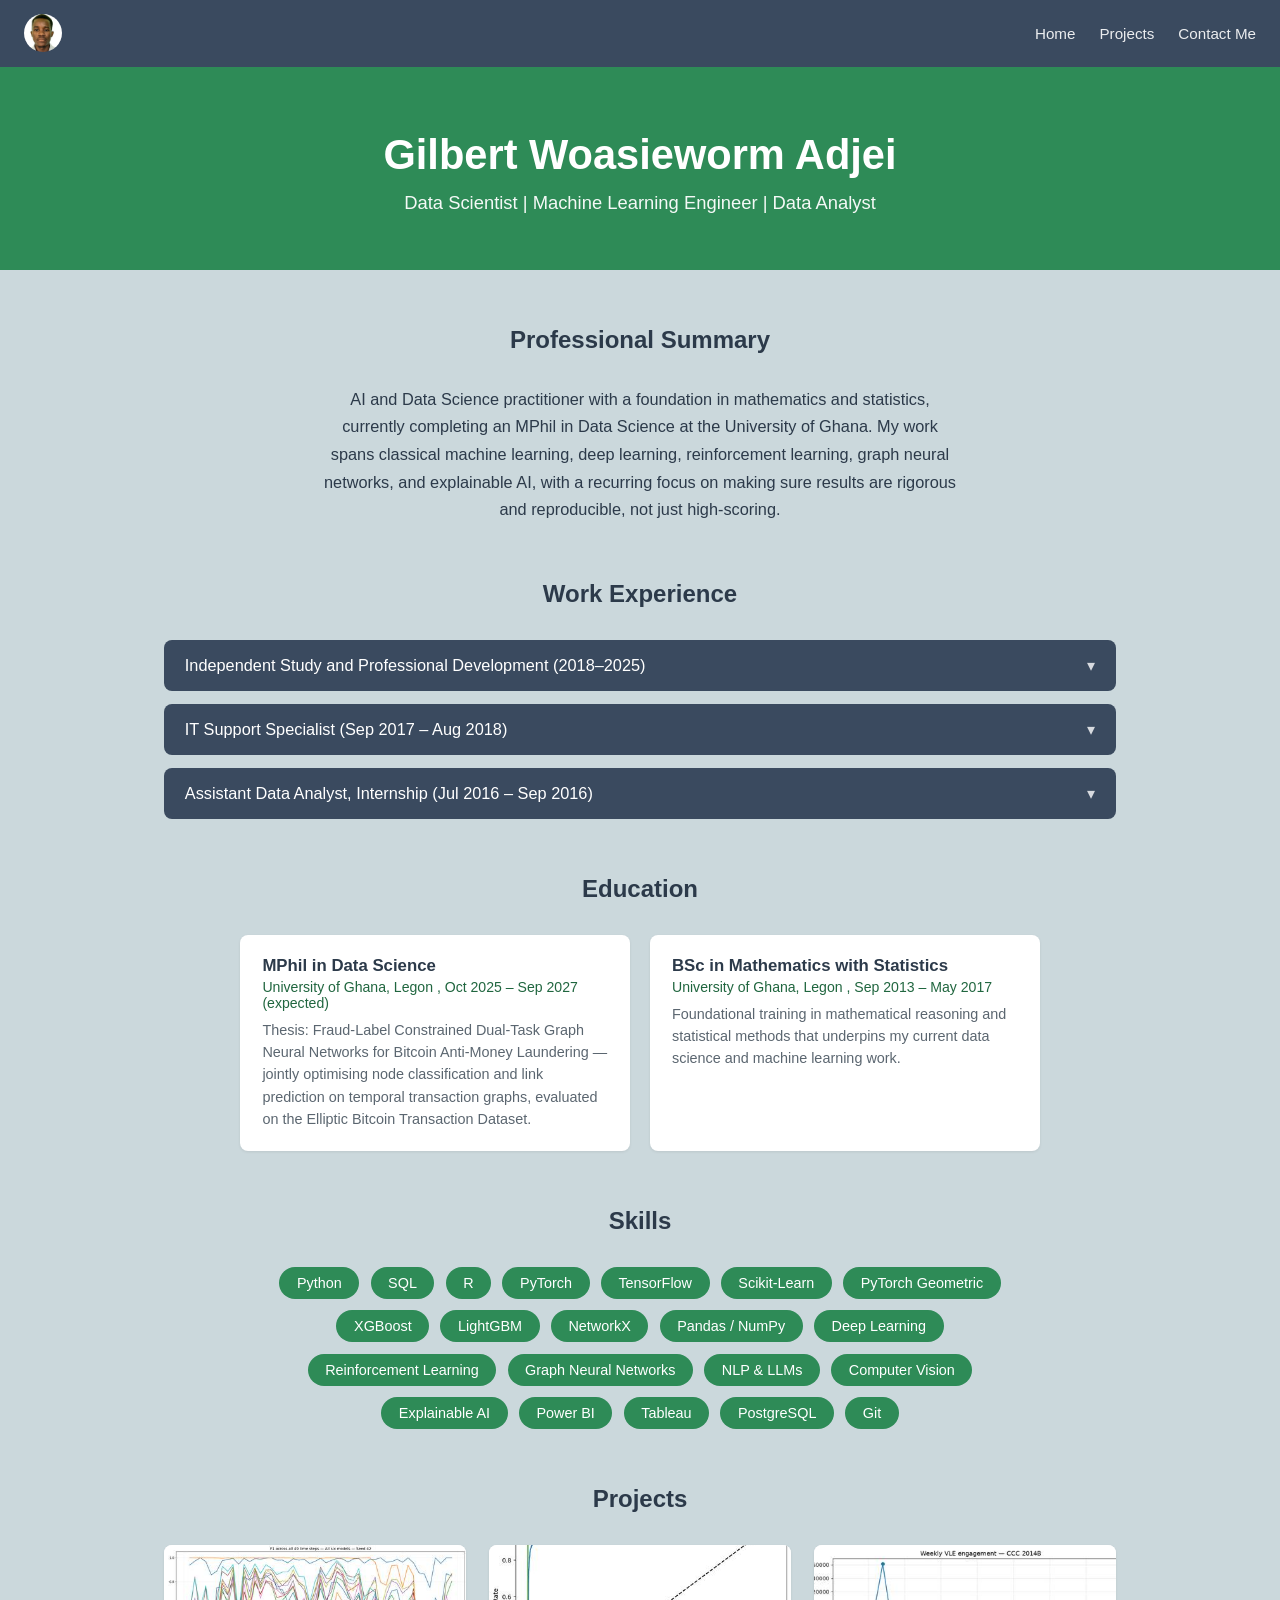
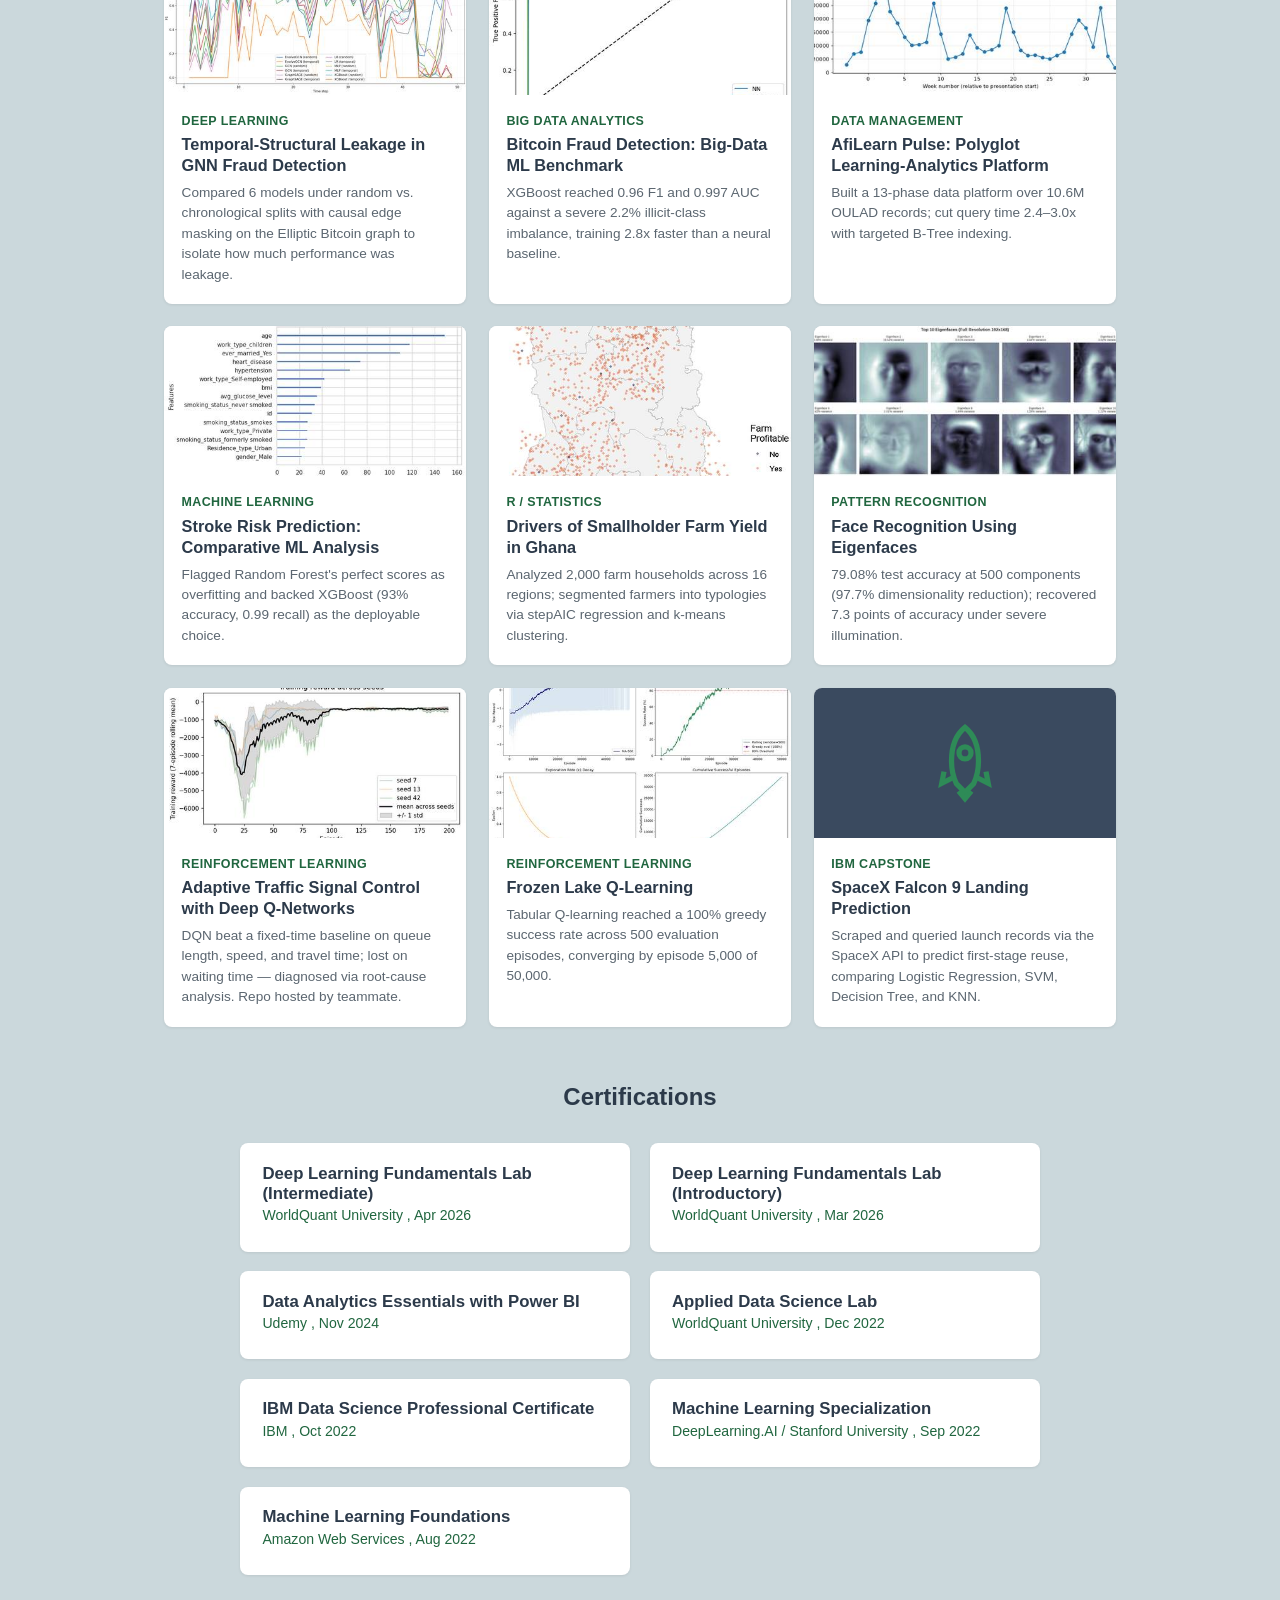
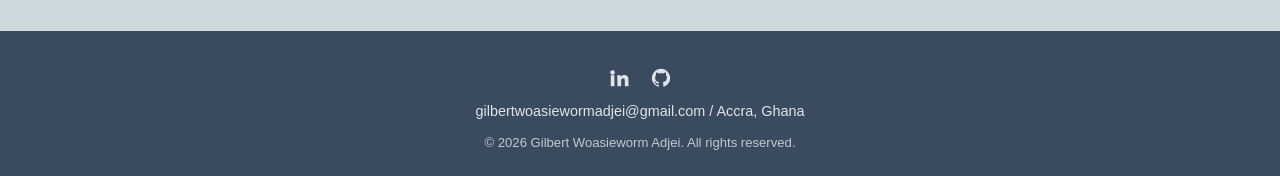
==== index.html @ c00d0df3 "Portfolio site: multi-page with Contact Me page" ====
<!DOCTYPE html>
<html lang="en">
<head>
<meta charset="UTF-8">
<meta name="viewport" content="width=device-width, initial-scale=1, viewport-fit=cover">
<title>Gilbert Woasieworm Adjei | Data Scientist, ML Engineer &amp; Data Analyst</title>
<link rel="stylesheet" href="style.css">
</head>
<body>

<div class="topnav">
  <div class="brand">
    <img class="avatar" src="[data-uri]" alt="Gilbert Woasieworm Adjei">
  </div>
  <nav>
    <a href="#top">Home</a>
    <a href="#projects">Projects</a>
    <a href="contact.html">Contact Me</a>
  </nav>
</div>

<div id="top" class="hero">
  <h1>Gilbert Woasieworm Adjei</h1>
  <p>Data Scientist&nbsp;| Machine Learning Engineer&nbsp;| Data Analyst</p>
</div>

<div class="wrap">

<section id="summary">
  <h2 class="section">Professional Summary</h2>
  <p class="summary">AI and Data Science practitioner with a foundation in mathematics and statistics, currently completing an MPhil in Data Science at the University of Ghana. My work spans classical machine learning, deep learning, reinforcement learning, graph neural networks, and explainable AI, with a recurring focus on making sure results are rigorous and reproducible, not just high-scoring.</p>
</section>

<section id="experience" style="margin-top:3.5rem;">
  <h2 class="section">Work Experience</h2>

  <details class="exp">
    <summary><span>Independent Study and Professional Development (2018&ndash;2025)</span></summary>
    <div class="exp-body">
      <p><strong>Career development period</strong></p>
      <p>Deepened my technical foundation through structured self-study and professional certifications in data science, machine learning, and deep learning with IBM, DeepLearning.AI, Stanford University, AWS, and WorldQuant University.</p>
      <p>Worked through Python, SQL, statistical modelling, and core ML frameworks via hands-on projects and applied coursework, which led directly to admission onto the University of Ghana MPhil Data Science programme in 2025.</p>
    </div>
  </details>

  <details class="exp">
    <summary><span>IT Support Specialist (Sep 2017 &ndash; Aug 2018)</span></summary>
    <div class="exp-body">
      <p><strong>Akuafo Hall ICT, University of Ghana, Legon</strong></p>
      <p>Managed and cleaned student and administrative datasets used to inform hall management decisions, improving the accuracy and reliability of records.</p>
      <p>Kept ICT systems running for over 1,000 users and ran training sessions on data tools and Microsoft Office that noticeably lifted digital confidence among staff and students.</p>
    </div>
  </details>

  <details class="exp">
    <summary><span>Assistant Data Analyst, Internship (Jul 2016 &ndash; Sep 2016)</span></summary>
    <div class="exp-body">
      <p><strong>Gold Coast Fund Management, Accra, Ghana</strong></p>
      <p>Collected and analysed financial performance data to produce monthly business intelligence reports that fed directly into investment decisions at senior management level.</p>
      <p>Created performance dashboards that made it easier to track portfolio growth and company trends, cutting down the time it took to compile regular reports.</p>
    </div>
  </details>
</section>

<section id="education" style="margin-top:3.5rem;">
  <h2 class="section">Education</h2>
  <div class="cards">
    <div class="card">
      <h3>MPhil in Data Science</h3>
      <p class="org">University of Ghana, Legon , Oct 2025 &ndash; Sep 2027 (expected)</p>
      <p class="desc">Thesis: Fraud-Label Constrained Dual-Task Graph Neural Networks for Bitcoin Anti-Money Laundering &mdash; jointly optimising node classification and link prediction on temporal transaction graphs, evaluated on the Elliptic Bitcoin Transaction Dataset.</p>
    </div>
    <div class="card">
      <h3>BSc in Mathematics with Statistics</h3>
      <p class="org">University of Ghana, Legon , Sep 2013 &ndash; May 2017</p>
      <p class="desc">Foundational training in mathematical reasoning and statistical methods that underpins my current data science and machine learning work.</p>
    </div>
  </div>
</section>

<section id="skills" style="margin-top:3.5rem;">
  <h2 class="section">Skills</h2>
  <div class="pills">
    <span class="pill">Python</span><span class="pill">SQL</span><span class="pill">R</span>
    <span class="pill">PyTorch</span><span class="pill">TensorFlow</span><span class="pill">Scikit-Learn</span>
    <span class="pill">PyTorch Geometric</span><span class="pill">XGBoost</span><span class="pill">LightGBM</span>
    <span class="pill">NetworkX</span><span class="pill">Pandas / NumPy</span><span class="pill">Deep Learning</span>
    <span class="pill">Reinforcement Learning</span><span class="pill">Graph Neural Networks</span>
    <span class="pill">NLP &amp; LLMs</span><span class="pill">Computer Vision</span><span class="pill">Explainable AI</span>
    <span class="pill">Power BI</span><span class="pill">Tableau</span><span class="pill">PostgreSQL</span><span class="pill">Git</span>
  </div>
</section>

<section id="projects" style="margin-top:3.5rem;">
  <h2 class="section">Projects</h2>
  <div class="projects">

    <a class="proj" href="https://github.com/Woasieworm/elliptic-fraud-leakage---A-Deep-Learning-Project" target="_blank" rel="noopener">
      <img class="thumb" src="[data-uri]" alt="F1 across 49 time steps, random vs temporal split">
      <div class="proj-body">
        <span class="tag">Deep Learning</span>
        <h3>Temporal-Structural Leakage in GNN Fraud Detection</h3>
        <p>Compared 6 models under random vs. chronological splits with causal edge masking on the Elliptic Bitcoin graph to isolate how much performance was leakage.</p>
      </div>
    </a>

    <a class="proj" href="https://github.com/Woasieworm/Bitcoin-Fraud-Detection-on-the-Elliptic-Dataset---A-Machine-Learning-with-Big-Data-Analytics-Project" target="_blank" rel="noopener">
      <img class="thumb" src="[data-uri]" alt="ROC curves comparing NN, XGBoost, and LightGBM">
      <div class="proj-body">
        <span class="tag">Big Data Analytics</span>
        <h3>Bitcoin Fraud Detection: Big-Data ML Benchmark</h3>
        <p>XGBoost reached 0.96 F1 and 0.997 AUC against a severe 2.2% illicit-class imbalance, training 2.8x faster than a neural baseline.</p>
      </div>
    </a>

    <a class="proj" href="https://github.com/Woasieworm/Building-a-Learning-Analytics-Data-Management-System---A-Data-Management-Technique-Project" target="_blank" rel="noopener">
      <img class="thumb" src="[data-uri]" alt="Weekly VLE engagement trend chart">
      <div class="proj-body">
        <span class="tag">Data Management</span>
        <h3>AfiLearn Pulse: Polyglot Learning-Analytics Platform</h3>
        <p>Built a 13-phase data platform over 10.6M OULAD records; cut query time 2.4&ndash;3.0x with targeted B-Tree indexing.</p>
      </div>
    </a>

    <a class="proj" href="https://github.com/Woasieworm/Stroke-Risk-Prediction---Comparative-Machine-Learning-Analysis" target="_blank" rel="noopener">
      <img class="thumb" src="[data-uri]" alt="XGBoost feature importance for stroke prediction">
      <div class="proj-body">
        <span class="tag">Machine Learning</span>
        <h3>Stroke Risk Prediction: Comparative ML Analysis</h3>
        <p>Flagged Random Forest's perfect scores as overfitting and backed XGBoost (93% accuracy, 0.99 recall) as the deployable choice.</p>
      </div>
    </a>

    <a class="proj" href="https://github.com/Woasieworm/Drivers-of-Smallholder-Farm-Yield-and-Profitability-in-Ghana---R-Programming-Project" target="_blank" rel="noopener">
      <img class="thumb" src="[data-uri]" alt="Map of individual farms by profitability across Ghana">
      <div class="proj-body">
        <span class="tag">R / Statistics</span>
        <h3>Drivers of Smallholder Farm Yield in Ghana</h3>
        <p>Analyzed 2,000 farm households across 16 regions; segmented farmers into typologies via stepAIC regression and k-means clustering.</p>
      </div>
    </a>

    <a class="proj" href="https://github.com/Woasieworm/Face-Recognition-Using-Eigenfaces-and-Pattern-Classification---A-Pattern-Recognition-Project" target="_blank" rel="noopener">
      <img class="thumb" src="[data-uri]" alt="Top 10 eigenfaces from PCA decomposition">
      <div class="proj-body">
        <span class="tag">Pattern Recognition</span>
        <h3>Face Recognition Using Eigenfaces</h3>
        <p>79.08% test accuracy at 500 components (97.7% dimensionality reduction); recovered 7.3 points of accuracy under severe illumination.</p>
      </div>
    </a>

    <a class="proj" href="https://github.com/kametasamuel/dqn-traffic-signal-control" target="_blank" rel="noopener">
      <img class="thumb" src="[data-uri]" alt="Training reward across seeds for DQN traffic signal agent">
      <div class="proj-body">
        <span class="tag">Reinforcement Learning</span>
        <h3>Adaptive Traffic Signal Control with Deep Q-Networks</h3>
        <p>DQN beat a fixed-time baseline on queue length, speed, and travel time; lost on waiting time &mdash; diagnosed via root-cause analysis. Repo hosted by teammate.</p>
      </div>
    </a>

    <a class="proj" href="https://github.com/Woasieworm/frozen-lake-qlearning" target="_blank" rel="noopener">
      <img class="thumb" src="[data-uri]" alt="Q-learning training curves on Frozen Lake 8x8">
      <div class="proj-body">
        <span class="tag">Reinforcement Learning</span>
        <h3>Frozen Lake Q-Learning</h3>
        <p>Tabular Q-learning reached a 100% greedy success rate across 500 evaluation episodes, converging by episode 5,000 of 50,000.</p>
      </div>
    </a>

    <a class="proj" href="https://github.com/Woasieworm/IBM-Applied-Data-Science-Capstone" target="_blank" rel="noopener">
      <div class="thumb svg-thumb" style="background:var(--navy);">
        <svg width="90" height="90" viewBox="0 0 24 24" fill="none" stroke="#2E8B57" stroke-width="1.4">
          <path d="M12 2.5c2.5 2 3.6 5.3 3.6 9 0 2.3-.5 4.3-1.3 6l-2.3 2.3-2.3-2.3c-.8-1.7-1.3-3.7-1.3-6 0-3.7 1.1-7 3.6-9z"/>
          <circle cx="12" cy="9.3" r="1.6"/>
          <path d="M8.6 16l-2.8 1.4.6-3.1M15.4 16l2.8 1.4-.6-3.1"/>
          <path d="M10.3 19.5l1.7 2 1.7-2"/>
        </svg>
      </div>
      <div class="proj-body">
        <span class="tag">IBM Capstone</span>
        <h3>SpaceX Falcon 9 Landing Prediction</h3>
        <p>Scraped and queried launch records via the SpaceX API to predict first-stage reuse, comparing Logistic Regression, SVM, Decision Tree, and KNN.</p>
      </div>
    </a>

  </div>
</section>

<section id="certifications" style="margin-top:3.5rem;">
  <h2 class="section">Certifications</h2>
  <div class="cards">
    <div class="card"><h3>Deep Learning Fundamentals Lab (Intermediate)</h3><p class="org">WorldQuant University , Apr 2026</p></div>
    <div class="card"><h3>Deep Learning Fundamentals Lab (Introductory)</h3><p class="org">WorldQuant University , Mar 2026</p></div>
    <div class="card"><h3>Data Analytics Essentials with Power BI</h3><p class="org">Udemy , Nov 2024</p></div>
    <div class="card"><h3>Applied Data Science Lab</h3><p class="org">WorldQuant University , Dec 2022</p></div>
    <div class="card"><h3>IBM Data Science Professional Certificate</h3><p class="org">IBM , Oct 2022</p></div>
    <div class="card"><h3>Machine Learning Specialization</h3><p class="org">DeepLearning.AI / Stanford University , Sep 2022</p></div>
    <div class="card"><h3>Machine Learning Foundations</h3><p class="org">Amazon Web Services , Aug 2022</p></div>
  </div>
</section>

</div>

<footer>
  <div class="foot-links">
    <a href="https://www.linkedin.com/in/gilbert-adjei-66a197a8/" target="_blank" rel="noopener" aria-label="LinkedIn">
      <svg width="22" height="22" viewBox="0 0 24 24" fill="currentColor"><path d="M4.98 3.5a2.5 2.5 0 11-.02 5 2.5 2.5 0 01.02-5zM3 9h4v12H3zm7 0h3.8v1.7h.05c.53-1 1.82-2 3.75-2 4 0 4.75 2.63 4.75 6.05V21h-4v-5.6c0-1.33-.02-3.04-1.86-3.04-1.86 0-2.14 1.45-2.14 2.95V21h-4z"/></svg>
    </a>
    <a href="https://github.com/Woasieworm" target="_blank" rel="noopener" aria-label="GitHub">
      <svg width="22" height="22" viewBox="0 0 24 24" fill="currentColor"><path d="M12 2a10 10 0 00-3.16 19.49c.5.09.68-.22.68-.48v-1.7c-2.78.6-3.37-1.34-3.37-1.34-.46-1.16-1.11-1.47-1.11-1.47-.91-.62.07-.6.07-.6 1 .07 1.53 1.03 1.53 1.03.89 1.52 2.34 1.08 2.91.83.09-.65.35-1.08.63-1.33-2.22-.25-4.56-1.11-4.56-4.95 0-1.09.39-1.98 1.03-2.68-.1-.26-.45-1.28.1-2.67 0 0 .84-.27 2.75 1.02a9.6 9.6 0 015 0c1.9-1.29 2.75-1.02 2.75-1.02.55 1.39.2 2.41.1 2.67.64.7 1.03 1.59 1.03 2.68 0 3.85-2.34 4.7-4.57 4.95.36.31.68.92.68 1.85v2.74c0 .27.18.58.69.48A10 10 0 0012 2z"/></svg>
    </a>
  </div>
  <p class="contact-line">gilbertwoasiewormadjei@gmail.com  /  Accra, Ghana</p>
  <p class="copy">&copy; 2026 Gilbert Woasieworm Adjei. All rights reserved.</p>
</footer>

</body>
</html>
---- style.css ----
:root{
    --bg:#CBD8DC; --card:#FFFFFF; --navy:#3A4A5F; --heading:#2C3A4A;
    --muted:#5B6670; --cyan:#2E8B57; --cyan-deep:#20663F; --line:#B9C6CB; --hero:#2E8B57;
    box-sizing:border-box;
    padding-top:env(safe-area-inset-top,0px); padding-bottom:env(safe-area-inset-bottom,0px);
  }
  @media (prefers-color-scheme: dark){
    :root:not([data-theme="light"]){
      --bg:#121820; --card:#1B222B; --navy:#232B36; --heading:#E8EDF0;
      --muted:#9AA7B0; --cyan:#3FAE73; --cyan-deep:#2E8B57; --line:#2B333D; --hero:#235C3D;
    }
  }
  :root[data-theme="dark"]{
    --bg:#121820; --card:#1B222B; --navy:#232B36; --heading:#E8EDF0;
    --muted:#9AA7B0; --cyan:#3FAE73; --cyan-deep:#2E8B57; --line:#2B333D; --hero:#235C3D;
  }
  *{box-sizing:inherit}
  html{scroll-padding-top:70px}
  body{margin:0; background:var(--bg); color:var(--heading);
    font-family:-apple-system,BlinkMacSystemFont,"Segoe UI",Helvetica,Arial,sans-serif;}
  a{color:inherit}
  .topnav{
    position:sticky; top:0; z-index:10; background:var(--navy);
    padding:calc(0.9rem + env(safe-area-inset-top,0px)) 1.5rem 0.9rem;
    display:flex; align-items:center; justify-content:space-between;
  }
  .brand{display:flex; align-items:center; gap:0.7rem;}
  .avatar{width:38px; height:38px; border-radius:50%; object-fit:cover; flex-shrink:0;}
  .topnav nav{display:flex; gap:1.5rem;}
  .topnav nav a{color:#fff; text-decoration:none; font-size:0.95rem; opacity:0.9;}
  .topnav nav a:hover{opacity:1; color:var(--cyan);}
  .hero{background:var(--hero); color:#fff; text-align:center; padding:4rem 1.5rem 3.5rem;}
  .hero h1{font-size:2.6rem; font-weight:800; margin:0 0 0.8rem;}
  .hero p{font-size:1.15rem; margin:0; opacity:0.95;}
  .wrap{max-width:1000px; margin:0 auto; padding:3.5rem 1.5rem;}
  h2.section{text-align:center; color:var(--heading); font-size:1.5rem; margin:0 0 2rem;}
  .summary{max-width:70ch; margin:0 auto; text-align:center; color:var(--heading); font-size:1.02rem; line-height:1.7;}
  details.exp{background:var(--navy); color:#fff; border-radius:8px; margin-bottom:0.8rem; overflow:hidden;}
  details.exp summary{list-style:none; cursor:pointer; padding:1rem 1.3rem; display:flex; justify-content:space-between; align-items:center; font-size:1.02rem;}
  details.exp summary::-webkit-details-marker{display:none}
  details.exp summary::after{content:"\25BE"; transition:transform 0.2s; opacity:0.8;}
  details.exp[open] summary::after{transform:rotate(180deg);}
  details.exp .exp-body{padding:0 1.3rem 1.2rem; font-size:0.95rem; opacity:0.95; line-height:1.6;}
  details.exp .exp-body p{margin:0.4rem 0;}
  .cards{display:grid; grid-template-columns:repeat(2,1fr); gap:1.2rem; max-width:800px; margin:0 auto;}
  .card{background:var(--card); border-radius:8px; padding:1.3rem 1.4rem; box-shadow:0 1px 3px rgba(0,0,0,0.08);}
  .card h3{margin:0 0 0.2rem; font-size:1.05rem; color:var(--heading);}
  .card .org{color:var(--cyan-deep); font-size:0.88rem; margin:0 0 0.5rem;}
  .card p.desc{margin:0; font-size:0.9rem; color:var(--muted); line-height:1.55;}
  .pills{display:flex; flex-wrap:wrap; gap:0.7rem; justify-content:center; max-width:780px; margin:0 auto;}
  .pill{background:var(--cyan); color:#fff; padding:0.5rem 1.1rem; border-radius:999px; font-size:0.9rem; white-space:nowrap;}
  .projects{display:grid; grid-template-columns:repeat(3,1fr); gap:1.4rem;}
  .proj{background:var(--card); border-radius:8px; overflow:hidden; box-shadow:0 1px 3px rgba(0,0,0,0.08); text-decoration:none; display:flex; flex-direction:column;}
  .proj:hover{box-shadow:0 4px 14px rgba(0,0,0,0.14);}
  .proj .thumb{width:100%; height:150px; object-fit:cover; display:block; background:var(--navy);}
  .proj .thumb.svg-thumb{display:flex; align-items:center; justify-content:center;}
  .proj-body{padding:1rem 1.1rem 1.2rem;}
  .proj-body .tag{display:inline-block; color:var(--cyan-deep); font-size:0.78rem; font-weight:600; text-transform:uppercase; letter-spacing:0.03em; margin-bottom:0.4rem;}
  .proj-body h3{margin:0 0 0.4rem; font-size:1.02rem; color:var(--heading); line-height:1.3;}
  .proj-body p{margin:0; font-size:0.85rem; color:var(--muted); line-height:1.5;}
  footer{background:var(--navy); color:#fff; text-align:center; padding:2.2rem 1.5rem 1.6rem;}
  .foot-links{display:flex; justify-content:center; gap:1.2rem; margin-bottom:0.9rem;}
  .foot-links a{color:#fff; opacity:0.85; display:inline-flex;}
  .foot-links a:hover{opacity:1; color:var(--cyan);}
  footer .contact-line{font-size:0.9rem; opacity:0.85; margin:0 0 1rem;}
  footer .copy{font-size:0.82rem; opacity:0.7; margin:0;}
  .reach h3{font-size:1.1rem; margin:0 0 0.6rem; color:var(--heading);}
  .reach p{display:flex; align-items:center; gap:0.6rem; margin:0.4rem 0; font-size:0.98rem; color:var(--heading);}
  .reach svg{flex-shrink:0; color:var(--cyan-deep);}
  h3.form-heading{font-size:1.2rem; margin:2.2rem 0 1.2rem; color:var(--heading);}
  .contact-form{max-width:500px;}
  .contact-form label{display:block; font-size:0.92rem; color:var(--heading); margin:0 0 0.4rem;}
  .contact-form input, .contact-form textarea{
    width:100%; padding:0.75rem 0.9rem; border:1px solid var(--line); border-radius:6px;
    font-size:0.95rem; margin-bottom:1.2rem; background:var(--card); color:var(--heading);
    font-family:inherit;
  }
  .contact-form textarea{resize:vertical; min-height:100px;}
  .contact-form button{
    background:var(--navy); color:#fff; border:none; padding:0.8rem 1.8rem;
    border-radius:999px; font-size:0.95rem; cursor:pointer;
  }
  .contact-form button:hover{background:var(--cyan-deep);}
  @media (max-width:700px){
    .cards{grid-template-columns:1fr;}
    .projects{grid-template-columns:1fr;}
    .hero h1{font-size:2rem;}
    .topnav nav{gap:1rem;}
  }
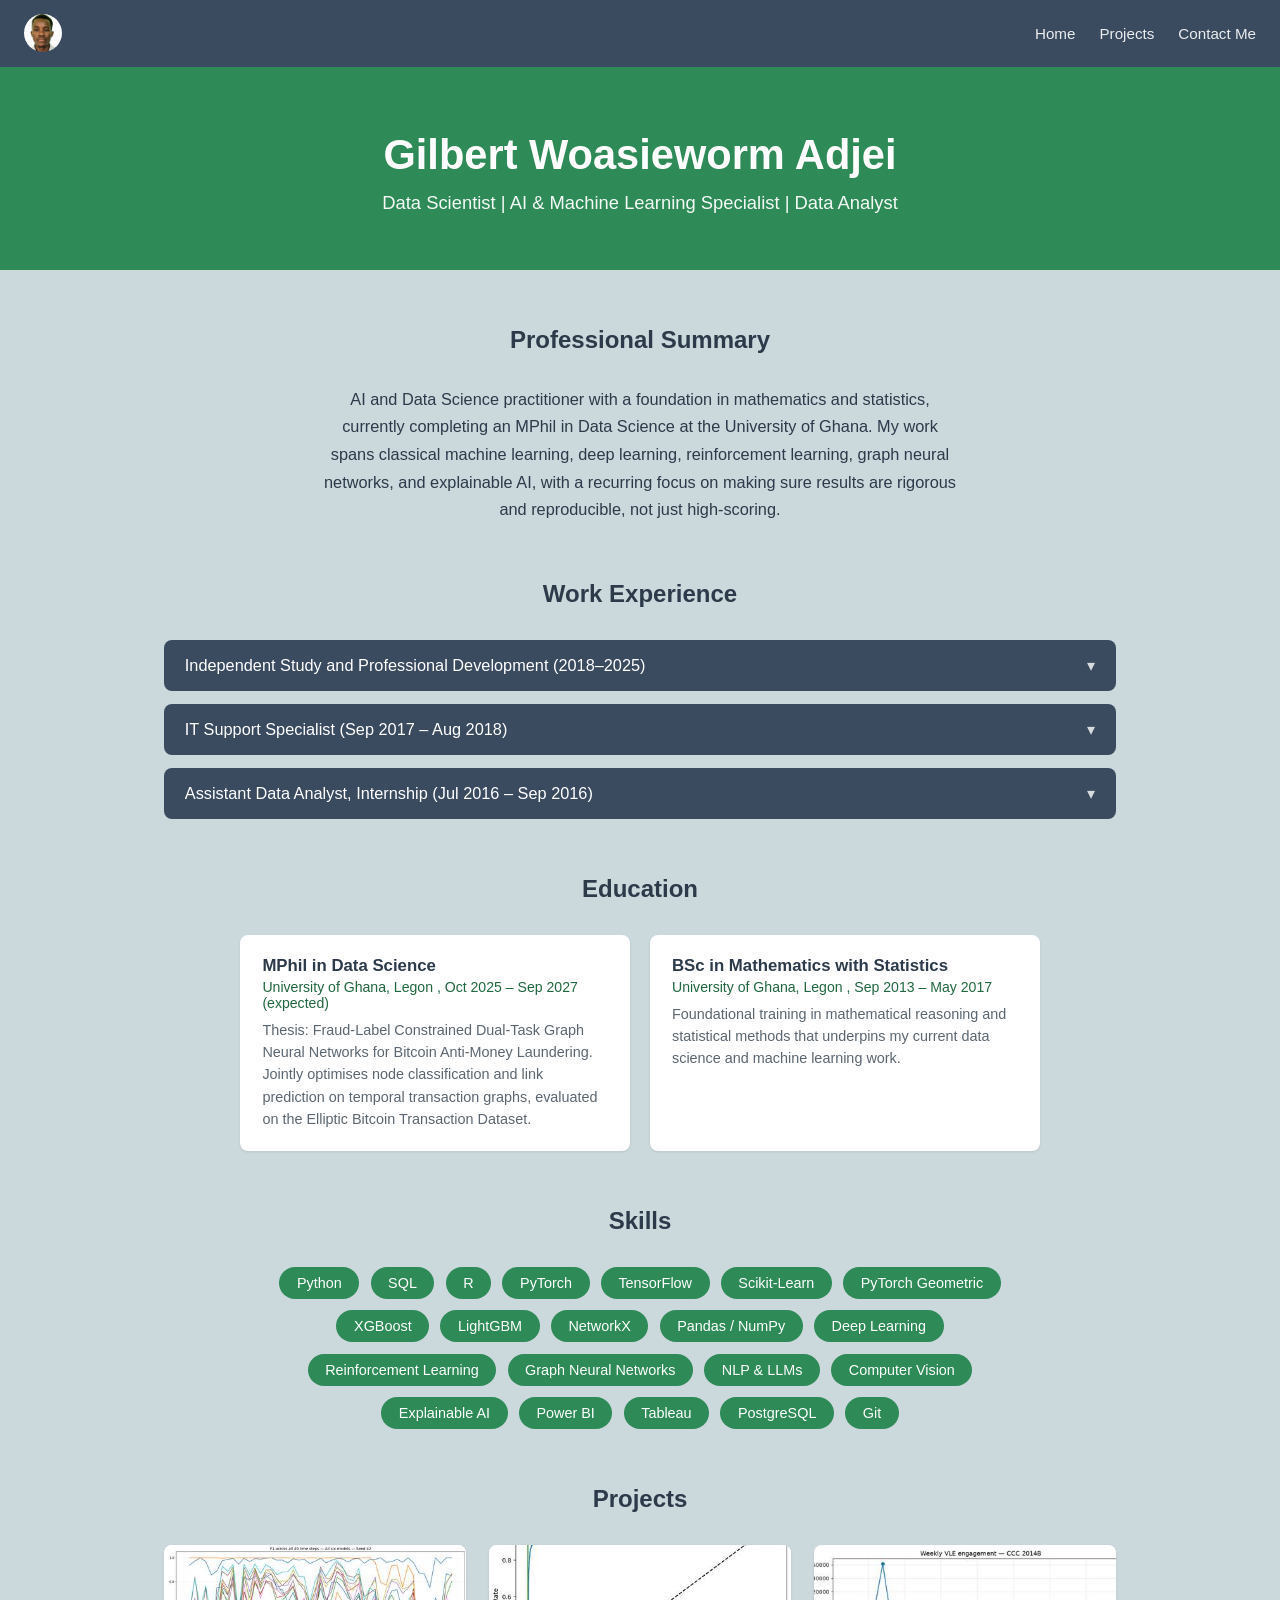
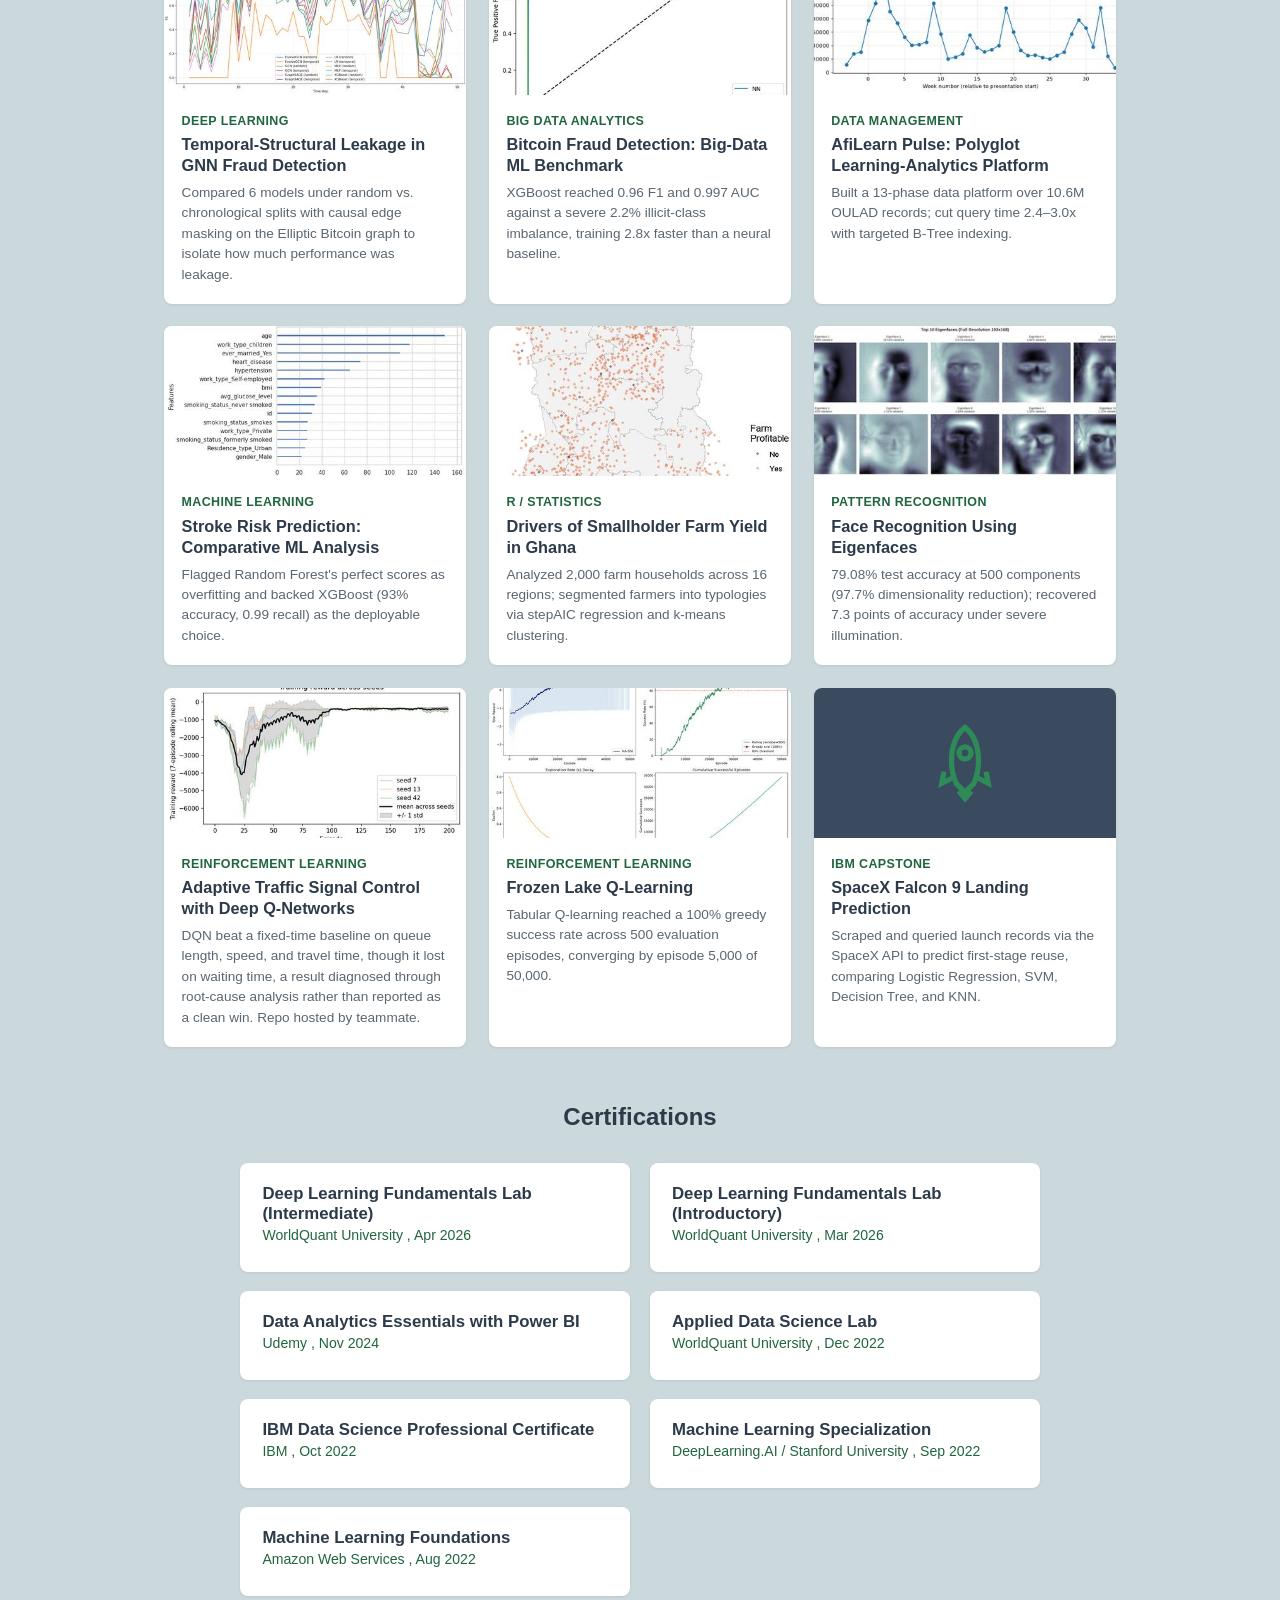
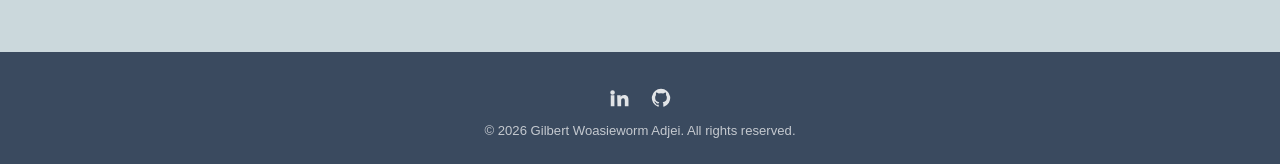
==== commit d0045322: "Update title line, remove em dashes, soften footer" ====
--- a/index.html
+++ b/index.html
@@ -3,7 +3,7 @@
 <head>
 <meta charset="UTF-8">
 <meta name="viewport" content="width=device-width, initial-scale=1, viewport-fit=cover">
-<title>Gilbert Woasieworm Adjei | Data Scientist, ML Engineer &amp; Data Analyst</title>
+<title>Gilbert Woasieworm Adjei | Data Scientist, AI &amp; ML Specialist</title>
 <link rel="stylesheet" href="style.css">
 </head>
 <body>
@@ -21,7 +21,7 @@
 
 <div id="top" class="hero">
   <h1>Gilbert Woasieworm Adjei</h1>
-  <p>Data Scientist&nbsp;| Machine Learning Engineer&nbsp;| Data Analyst</p>
+  <p>Data Scientist&nbsp;| AI &amp; Machine Learning Specialist&nbsp;| Data Analyst</p>
 </div>
 
 <div class="wrap">
@@ -68,7 +68,7 @@
     <div class="card">
       <h3>MPhil in Data Science</h3>
       <p class="org">University of Ghana, Legon , Oct 2025 &ndash; Sep 2027 (expected)</p>
-      <p class="desc">Thesis: Fraud-Label Constrained Dual-Task Graph Neural Networks for Bitcoin Anti-Money Laundering &mdash; jointly optimising node classification and link prediction on temporal transaction graphs, evaluated on the Elliptic Bitcoin Transaction Dataset.</p>
+      <p class="desc">Thesis: Fraud-Label Constrained Dual-Task Graph Neural Networks for Bitcoin Anti-Money Laundering. Jointly optimises node classification and link prediction on temporal transaction graphs, evaluated on the Elliptic Bitcoin Transaction Dataset.</p>
     </div>
     <div class="card">
       <h3>BSc in Mathematics with Statistics</h3>
@@ -154,7 +154,7 @@
       <div class="proj-body">
         <span class="tag">Reinforcement Learning</span>
         <h3>Adaptive Traffic Signal Control with Deep Q-Networks</h3>
-        <p>DQN beat a fixed-time baseline on queue length, speed, and travel time; lost on waiting time &mdash; diagnosed via root-cause analysis. Repo hosted by teammate.</p>
+        <p>DQN beat a fixed-time baseline on queue length, speed, and travel time, though it lost on waiting time, a result diagnosed through root-cause analysis rather than reported as a clean win. Repo hosted by teammate.</p>
       </div>
     </a>
 
@@ -210,7 +210,6 @@
       <svg width="22" height="22" viewBox="0 0 24 24" fill="currentColor"><path d="M12 2a10 10 0 00-3.16 19.49c.5.09.68-.22.68-.48v-1.7c-2.78.6-3.37-1.34-3.37-1.34-.46-1.16-1.11-1.47-1.11-1.47-.91-.62.07-.6.07-.6 1 .07 1.53 1.03 1.53 1.03.89 1.52 2.34 1.08 2.91.83.09-.65.35-1.08.63-1.33-2.22-.25-4.56-1.11-4.56-4.95 0-1.09.39-1.98 1.03-2.68-.1-.26-.45-1.28.1-2.67 0 0 .84-.27 2.75 1.02a9.6 9.6 0 015 0c1.9-1.29 2.75-1.02 2.75-1.02.55 1.39.2 2.41.1 2.67.64.7 1.03 1.59 1.03 2.68 0 3.85-2.34 4.7-4.57 4.95.36.31.68.92.68 1.85v2.74c0 .27.18.58.69.48A10 10 0 0012 2z"/></svg>
     </a>
   </div>
-  <p class="contact-line">gilbertwoasiewormadjei@gmail.com  /  Accra, Ghana</p>
   <p class="copy">&copy; 2026 Gilbert Woasieworm Adjei. All rights reserved.</p>
 </footer>
 
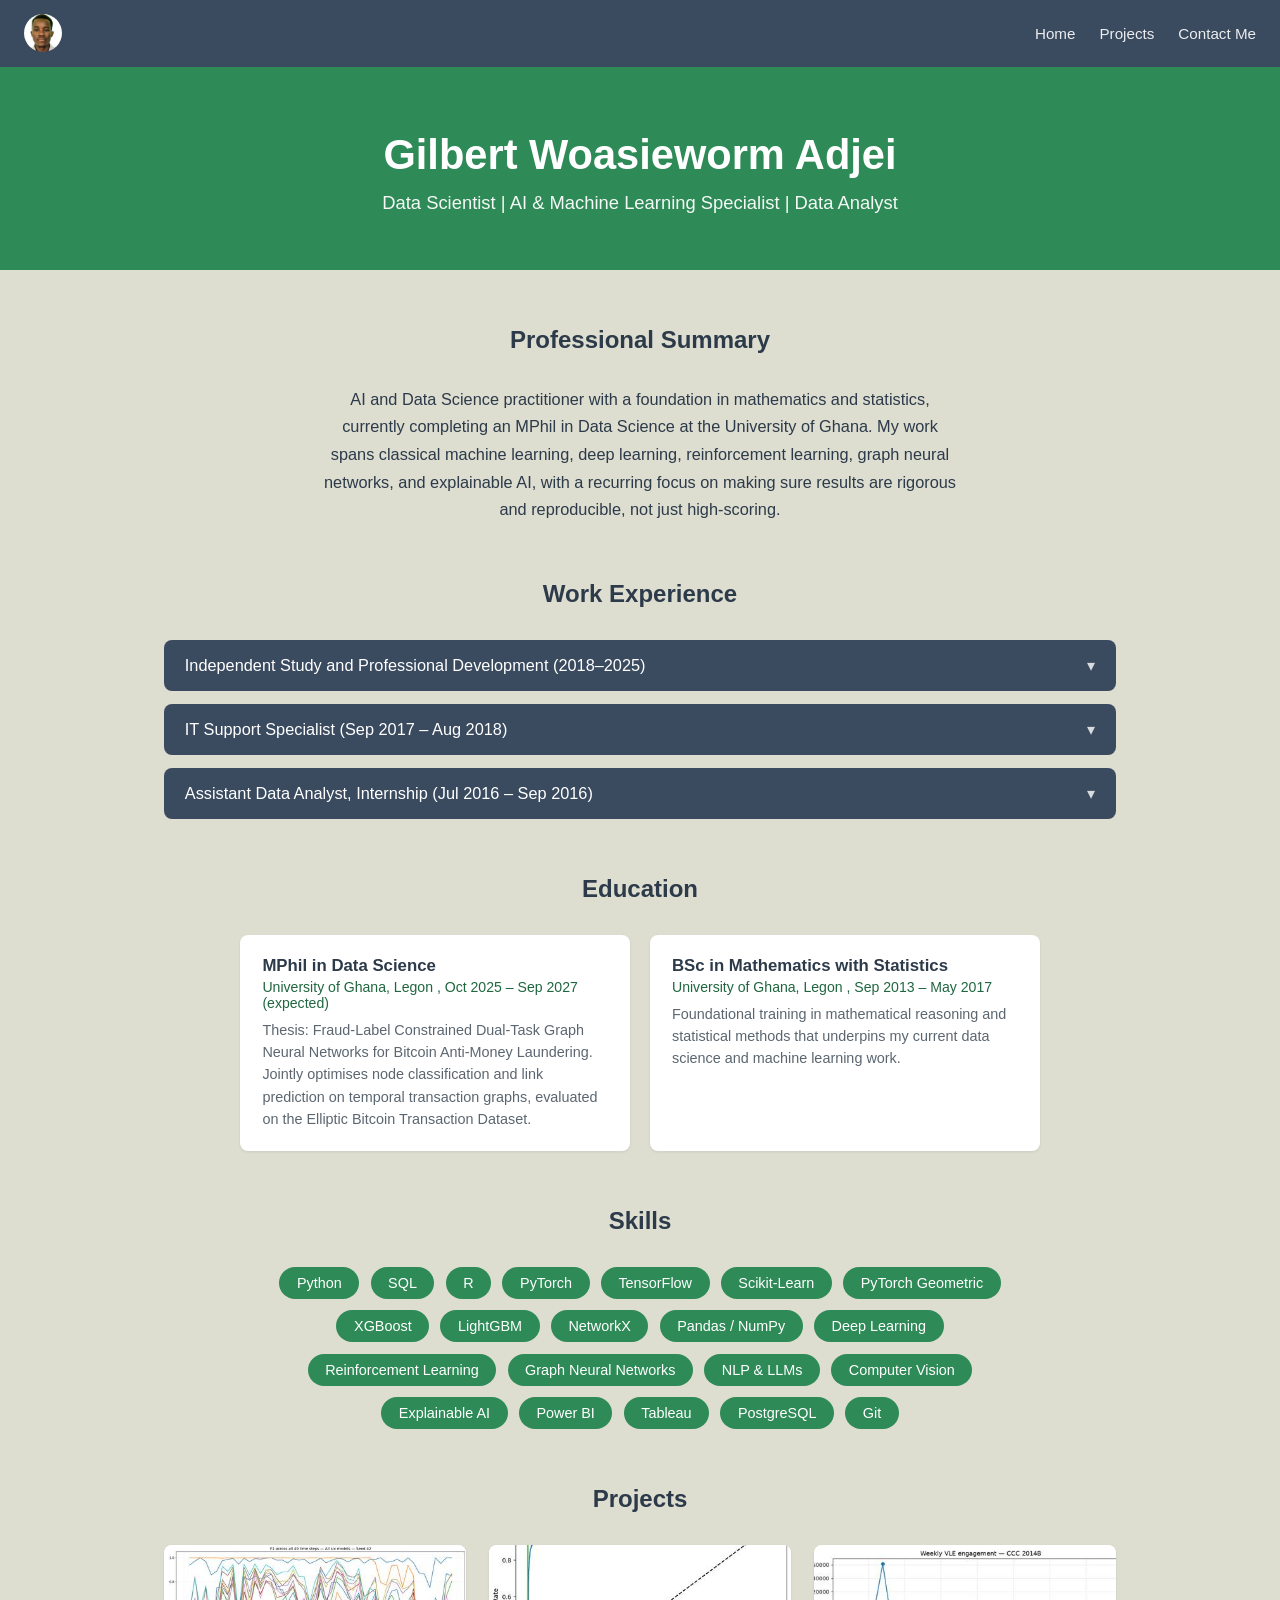
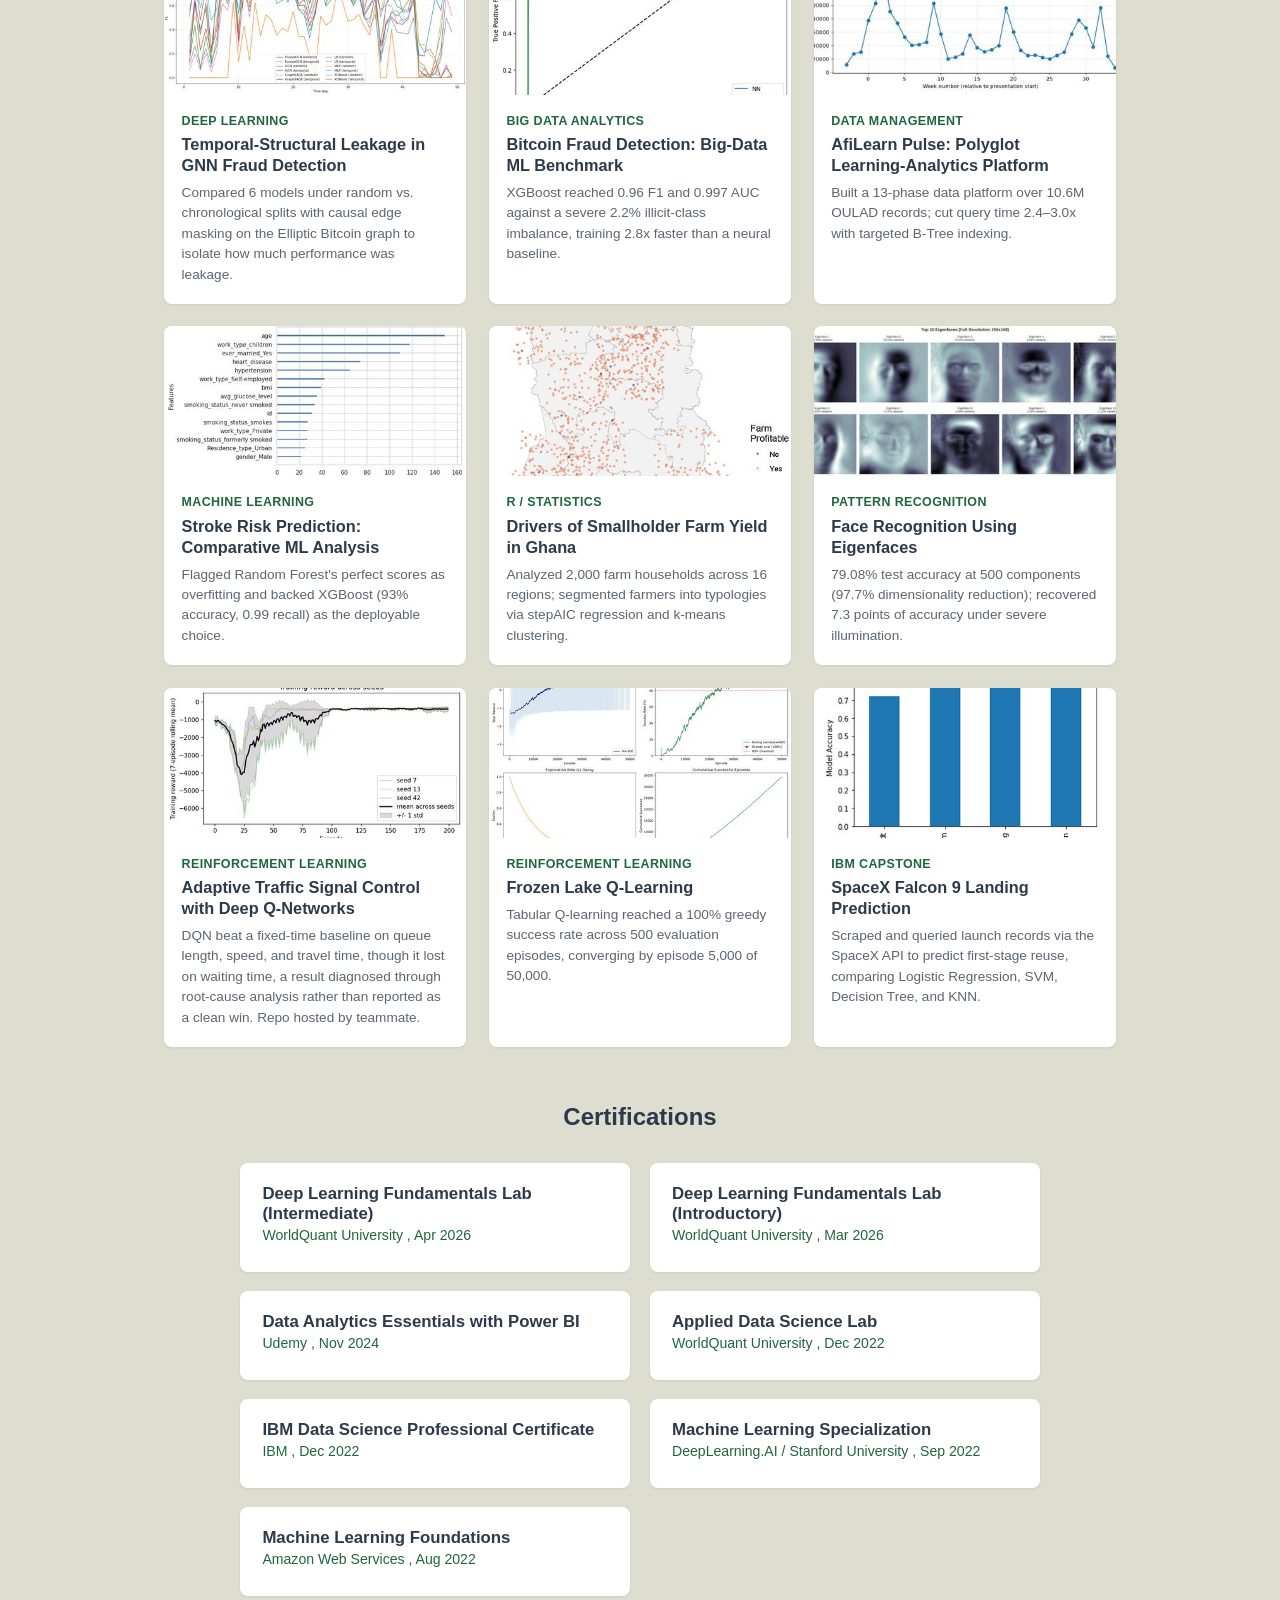
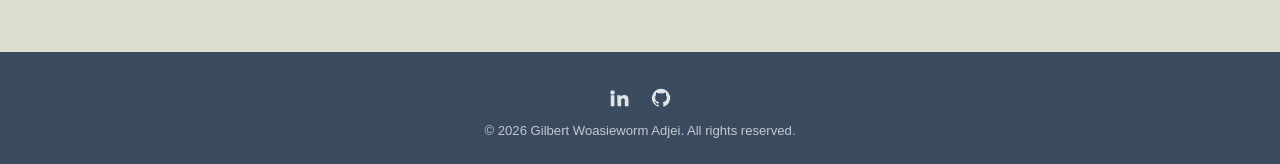
==== commit aae01d83: "Update background color, SpaceX thumbnail, cert date, and verification links" ====
--- a/index.html
+++ b/index.html
@@ -168,14 +168,7 @@
     </a>
 
     <a class="proj" href="https://github.com/Woasieworm/IBM-Applied-Data-Science-Capstone" target="_blank" rel="noopener">
-      <div class="thumb svg-thumb" style="background:var(--navy);">
-        <svg width="90" height="90" viewBox="0 0 24 24" fill="none" stroke="#2E8B57" stroke-width="1.4">
-          <path d="M12 2.5c2.5 2 3.6 5.3 3.6 9 0 2.3-.5 4.3-1.3 6l-2.3 2.3-2.3-2.3c-.8-1.7-1.3-3.7-1.3-6 0-3.7 1.1-7 3.6-9z"/>
-          <circle cx="12" cy="9.3" r="1.6"/>
-          <path d="M8.6 16l-2.8 1.4.6-3.1M15.4 16l2.8 1.4-.6-3.1"/>
-          <path d="M10.3 19.5l1.7 2 1.7-2"/>
-        </svg>
-      </div>
+      <img class="thumb" src="[data-uri]" alt="Classification model test accuracy comparison for Falcon 9 landing prediction">
       <div class="proj-body">
         <span class="tag">IBM Capstone</span>
         <h3>SpaceX Falcon 9 Landing Prediction</h3>
@@ -191,11 +184,11 @@
   <div class="cards">
     <div class="card"><h3>Deep Learning Fundamentals Lab (Intermediate)</h3><p class="org">WorldQuant University , Apr 2026</p></div>
     <div class="card"><h3>Deep Learning Fundamentals Lab (Introductory)</h3><p class="org">WorldQuant University , Mar 2026</p></div>
-    <div class="card"><h3>Data Analytics Essentials with Power BI</h3><p class="org">Udemy , Nov 2024</p></div>
+    <a class="card" href="http://ude.my/UC-60203612-bb59-4d25-b67c-de501e914e11" target="_blank" rel="noopener" style="text-decoration:none; display:block;"><h3>Data Analytics Essentials with Power BI</h3><p class="org">Udemy , Nov 2024</p></a>
     <div class="card"><h3>Applied Data Science Lab</h3><p class="org">WorldQuant University , Dec 2022</p></div>
-    <div class="card"><h3>IBM Data Science Professional Certificate</h3><p class="org">IBM , Oct 2022</p></div>
-    <div class="card"><h3>Machine Learning Specialization</h3><p class="org">DeepLearning.AI / Stanford University , Sep 2022</p></div>
-    <div class="card"><h3>Machine Learning Foundations</h3><p class="org">Amazon Web Services , Aug 2022</p></div>
+    <a class="card" href="https://www.credly.com/users/gilbert-woasieworm-adjei" target="_blank" rel="noopener" style="text-decoration:none; display:block;"><h3>IBM Data Science Professional Certificate</h3><p class="org">IBM , Dec 2022</p></a>
+    <a class="card" href="https://coursera.org/share/9eb06f1c65f337394c0a3d5ea338363e" target="_blank" rel="noopener" style="text-decoration:none; display:block;"><h3>Machine Learning Specialization</h3><p class="org">DeepLearning.AI / Stanford University , Sep 2022</p></a>
+    <a class="card" href="https://www.udacity.com/certificate/e/3e6359fa-0787-11ed-a881-0f392db53709" target="_blank" rel="noopener" style="text-decoration:none; display:block;"><h3>Machine Learning Foundations</h3><p class="org">Amazon Web Services , Aug 2022</p></a>
   </div>
 </section>
 
--- a/style.css
+++ b/style.css
@@ -1,5 +1,5 @@
   :root{
-    --bg:#CBD8DC; --card:#FFFFFF; --navy:#3A4A5F; --heading:#2C3A4A;
+    --bg:#DDDDD0; --card:#FFFFFF; --navy:#3A4A5F; --heading:#2C3A4A;
     --muted:#5B6670; --cyan:#2E8B57; --cyan-deep:#20663F; --line:#B9C6CB; --hero:#2E8B57;
     box-sizing:border-box;
     padding-top:env(safe-area-inset-top,0px); padding-bottom:env(safe-area-inset-bottom,0px);
@@ -44,6 +44,7 @@
   details.exp .exp-body p{margin:0.4rem 0;}
   .cards{display:grid; grid-template-columns:repeat(2,1fr); gap:1.2rem; max-width:800px; margin:0 auto;}
   .card{background:var(--card); border-radius:8px; padding:1.3rem 1.4rem; box-shadow:0 1px 3px rgba(0,0,0,0.08);}
+  a.card:hover{box-shadow:0 4px 14px rgba(0,0,0,0.14);}
   .card h3{margin:0 0 0.2rem; font-size:1.05rem; color:var(--heading);}
   .card .org{color:var(--cyan-deep); font-size:0.88rem; margin:0 0 0.5rem;}
   .card p.desc{margin:0; font-size:0.9rem; color:var(--muted); line-height:1.55;}
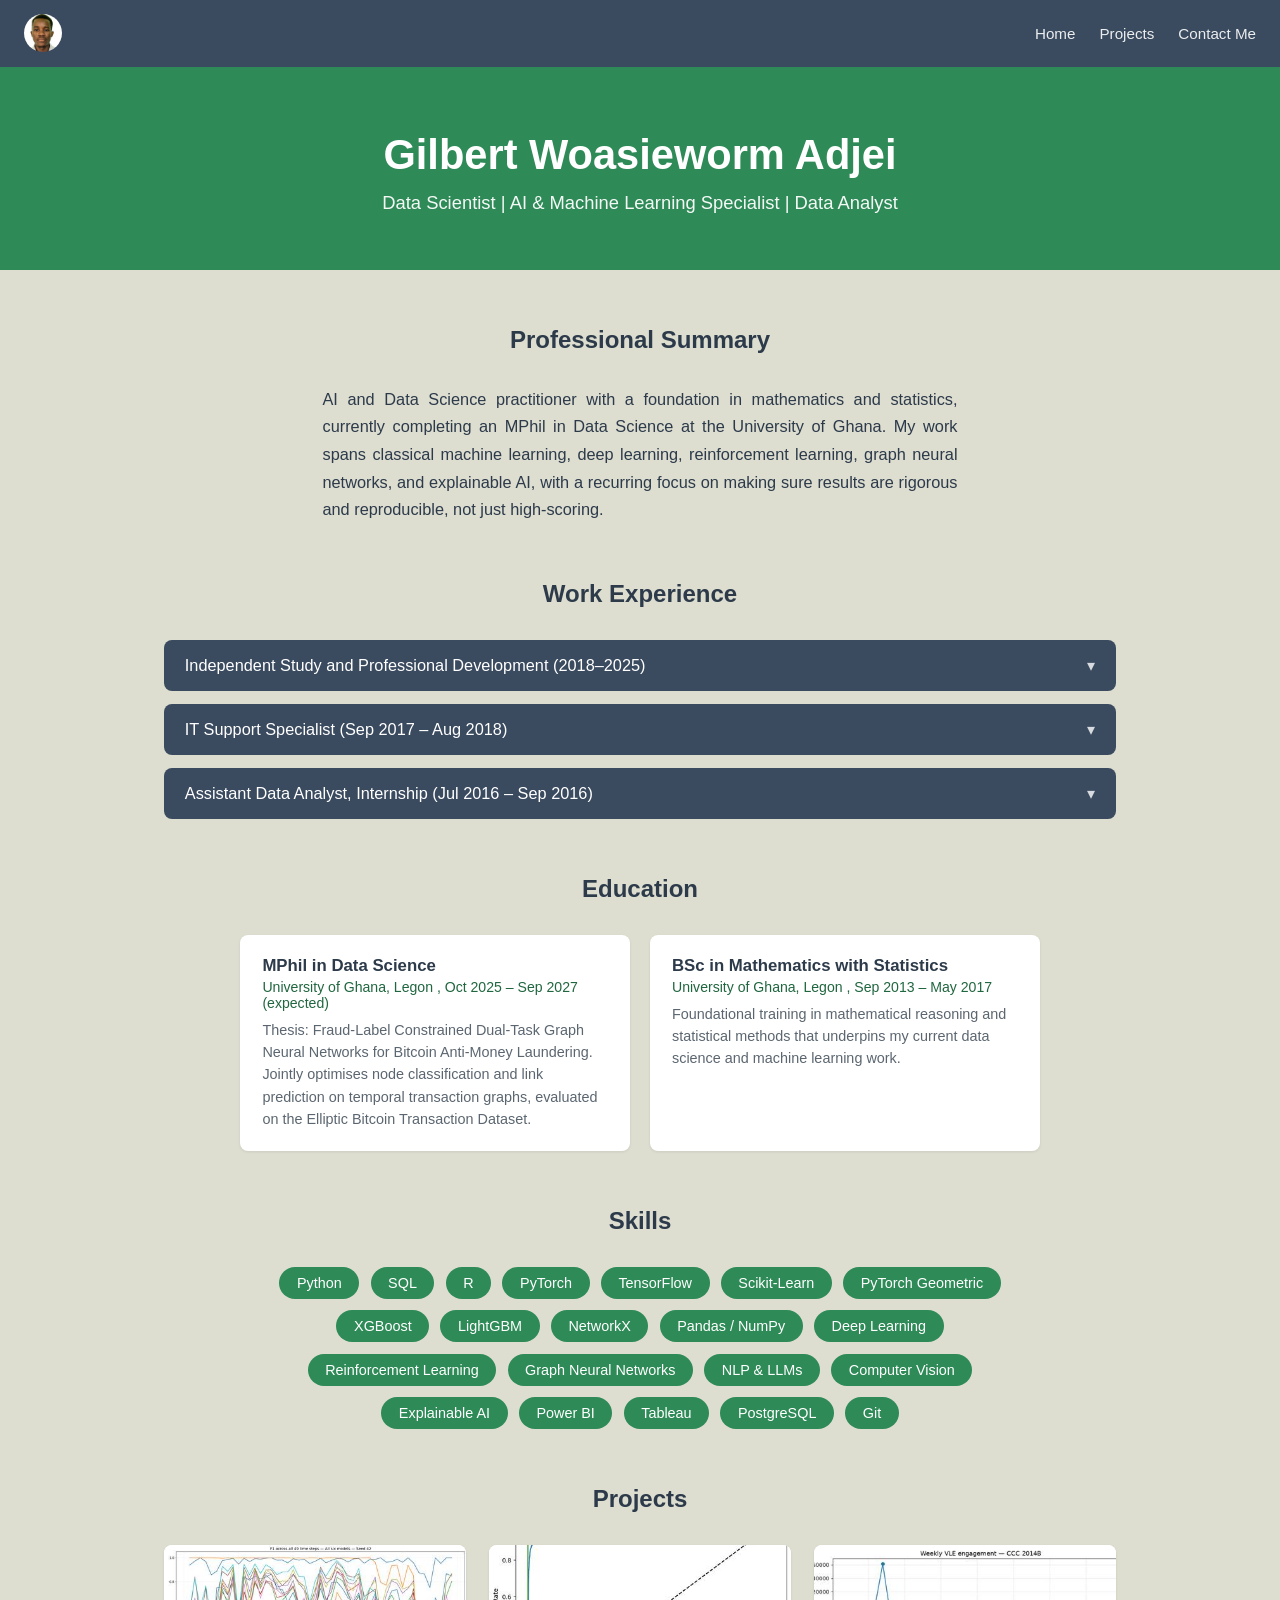
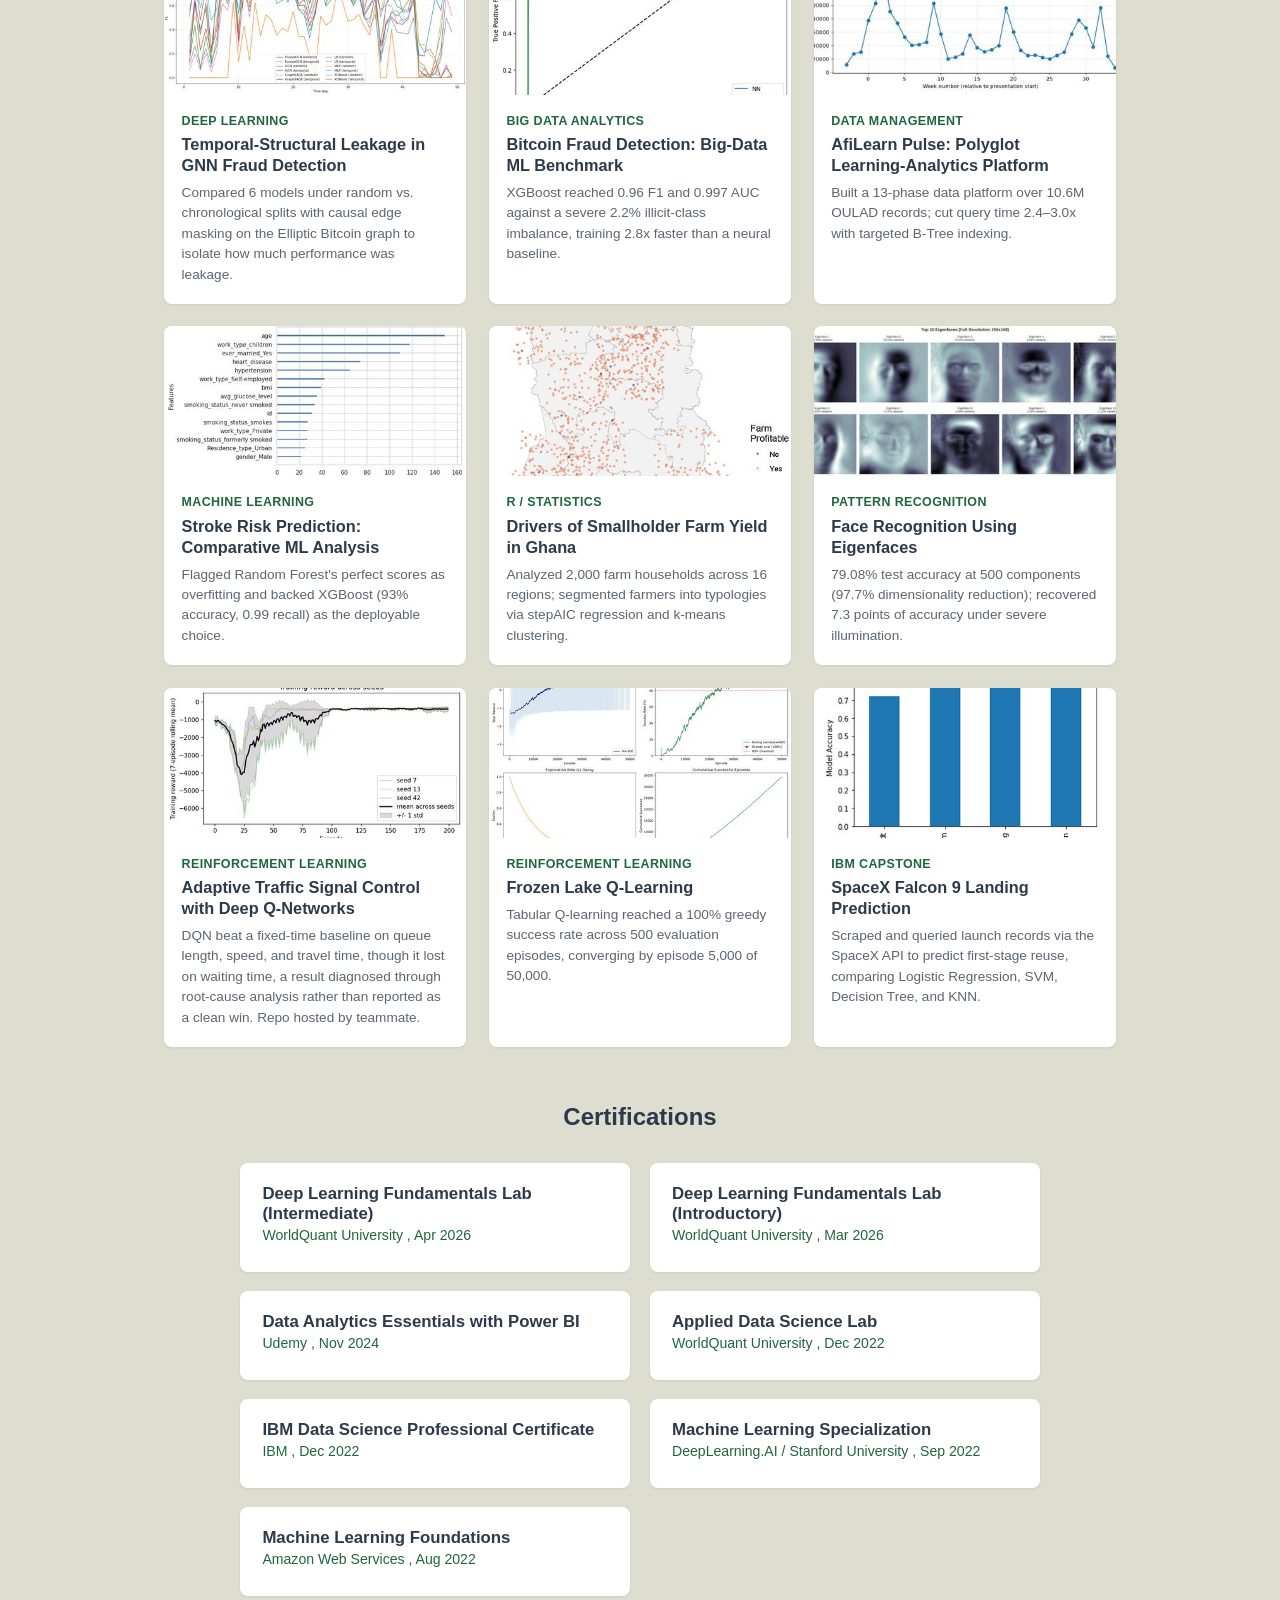
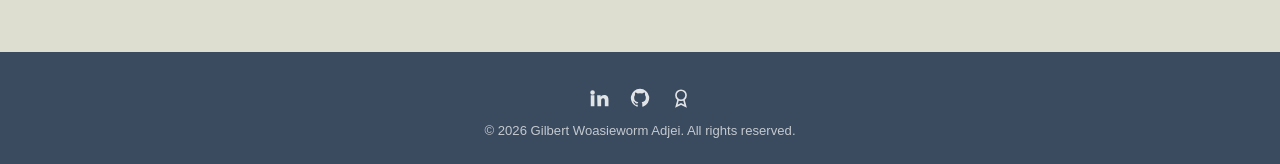
==== commit c8af1a62: "Fix background color across themes, correct certification links, add Credly, justify summary" ====
--- a/index.html
+++ b/index.html
@@ -182,11 +182,11 @@
 <section id="certifications" style="margin-top:3.5rem;">
   <h2 class="section">Certifications</h2>
   <div class="cards">
-    <div class="card"><h3>Deep Learning Fundamentals Lab (Intermediate)</h3><p class="org">WorldQuant University , Apr 2026</p></div>
-    <div class="card"><h3>Deep Learning Fundamentals Lab (Introductory)</h3><p class="org">WorldQuant University , Mar 2026</p></div>
+    <a class="card" href="https://www.credly.com/badges/27e84ce0-518b-4494-a4a1-5ba0128a55e8/academic_transcript" target="_blank" rel="noopener" style="text-decoration:none; display:block;"><h3>Deep Learning Fundamentals Lab (Intermediate)</h3><p class="org">WorldQuant University , Apr 2026</p></a>
+    <a class="card" href="https://www.credly.com/badges/9e835212-cbae-43d5-87f2-64c729a5b6d2/academic_transcript" target="_blank" rel="noopener" style="text-decoration:none; display:block;"><h3>Deep Learning Fundamentals Lab (Introductory)</h3><p class="org">WorldQuant University , Mar 2026</p></a>
     <a class="card" href="http://ude.my/UC-60203612-bb59-4d25-b67c-de501e914e11" target="_blank" rel="noopener" style="text-decoration:none; display:block;"><h3>Data Analytics Essentials with Power BI</h3><p class="org">Udemy , Nov 2024</p></a>
-    <div class="card"><h3>Applied Data Science Lab</h3><p class="org">WorldQuant University , Dec 2022</p></div>
-    <a class="card" href="https://www.credly.com/users/gilbert-woasieworm-adjei" target="_blank" rel="noopener" style="text-decoration:none; display:block;"><h3>IBM Data Science Professional Certificate</h3><p class="org">IBM , Dec 2022</p></a>
+    <a class="card" href="https://www.credly.com/badges/e69579be-a0b8-453d-a388-5c3b18b8610b/academic_transcript" target="_blank" rel="noopener" style="text-decoration:none; display:block;"><h3>Applied Data Science Lab</h3><p class="org">WorldQuant University , Dec 2022</p></a>
+    <a class="card" href="https://www.credly.com/badges/cb4b604e-5405-47ce-a163-510f1b4b343c/academic_transcript" target="_blank" rel="noopener" style="text-decoration:none; display:block;"><h3>IBM Data Science Professional Certificate</h3><p class="org">IBM , Dec 2022</p></a>
     <a class="card" href="https://coursera.org/share/9eb06f1c65f337394c0a3d5ea338363e" target="_blank" rel="noopener" style="text-decoration:none; display:block;"><h3>Machine Learning Specialization</h3><p class="org">DeepLearning.AI / Stanford University , Sep 2022</p></a>
     <a class="card" href="https://www.udacity.com/certificate/e/3e6359fa-0787-11ed-a881-0f392db53709" target="_blank" rel="noopener" style="text-decoration:none; display:block;"><h3>Machine Learning Foundations</h3><p class="org">Amazon Web Services , Aug 2022</p></a>
   </div>
@@ -202,6 +202,9 @@
     <a href="https://github.com/Woasieworm" target="_blank" rel="noopener" aria-label="GitHub">
       <svg width="22" height="22" viewBox="0 0 24 24" fill="currentColor"><path d="M12 2a10 10 0 00-3.16 19.49c.5.09.68-.22.68-.48v-1.7c-2.78.6-3.37-1.34-3.37-1.34-.46-1.16-1.11-1.47-1.11-1.47-.91-.62.07-.6.07-.6 1 .07 1.53 1.03 1.53 1.03.89 1.52 2.34 1.08 2.91.83.09-.65.35-1.08.63-1.33-2.22-.25-4.56-1.11-4.56-4.95 0-1.09.39-1.98 1.03-2.68-.1-.26-.45-1.28.1-2.67 0 0 .84-.27 2.75 1.02a9.6 9.6 0 015 0c1.9-1.29 2.75-1.02 2.75-1.02.55 1.39.2 2.41.1 2.67.64.7 1.03 1.59 1.03 2.68 0 3.85-2.34 4.7-4.57 4.95.36.31.68.92.68 1.85v2.74c0 .27.18.58.69.48A10 10 0 0012 2z"/></svg>
     </a>
+    <a href="https://www.credly.com/users/gilbert-woasieworm-adjei/badges/credly" target="_blank" rel="noopener" aria-label="Credly">
+      <svg width="22" height="22" viewBox="0 0 24 24" fill="none" stroke="currentColor" stroke-width="1.8"><circle cx="12" cy="9" r="5.5"/><path d="M9 13.5L7 21l5-2.5L17 21l-2-7.5"/></svg>
+    </a>
   </div>
   <p class="copy">&copy; 2026 Gilbert Woasieworm Adjei. All rights reserved.</p>
 </footer>
--- a/style.css
+++ b/style.css
@@ -6,12 +6,12 @@
   }
   @media (prefers-color-scheme: dark){
     :root:not([data-theme="light"]){
-      --bg:#121820; --card:#1B222B; --navy:#232B36; --heading:#E8EDF0;
+      --bg:#DDDDD0; --card:#1B222B; --navy:#232B36; --heading:#E8EDF0;
       --muted:#9AA7B0; --cyan:#3FAE73; --cyan-deep:#2E8B57; --line:#2B333D; --hero:#235C3D;
     }
   }
   :root[data-theme="dark"]{
-    --bg:#121820; --card:#1B222B; --navy:#232B36; --heading:#E8EDF0;
+    --bg:#DDDDD0; --card:#1B222B; --navy:#232B36; --heading:#E8EDF0;
     --muted:#9AA7B0; --cyan:#3FAE73; --cyan-deep:#2E8B57; --line:#2B333D; --hero:#235C3D;
   }
   *{box-sizing:inherit}
@@ -34,7 +34,7 @@
   .hero p{font-size:1.15rem; margin:0; opacity:0.95;}
   .wrap{max-width:1000px; margin:0 auto; padding:3.5rem 1.5rem;}
   h2.section{text-align:center; color:var(--heading); font-size:1.5rem; margin:0 0 2rem;}
-  .summary{max-width:70ch; margin:0 auto; text-align:center; color:var(--heading); font-size:1.02rem; line-height:1.7;}
+  .summary{max-width:70ch; margin:0 auto; text-align:justify; color:var(--heading); font-size:1.02rem; line-height:1.7;}
   details.exp{background:var(--navy); color:#fff; border-radius:8px; margin-bottom:0.8rem; overflow:hidden;}
   details.exp summary{list-style:none; cursor:pointer; padding:1rem 1.3rem; display:flex; justify-content:space-between; align-items:center; font-size:1.02rem;}
   details.exp summary::-webkit-details-marker{display:none}
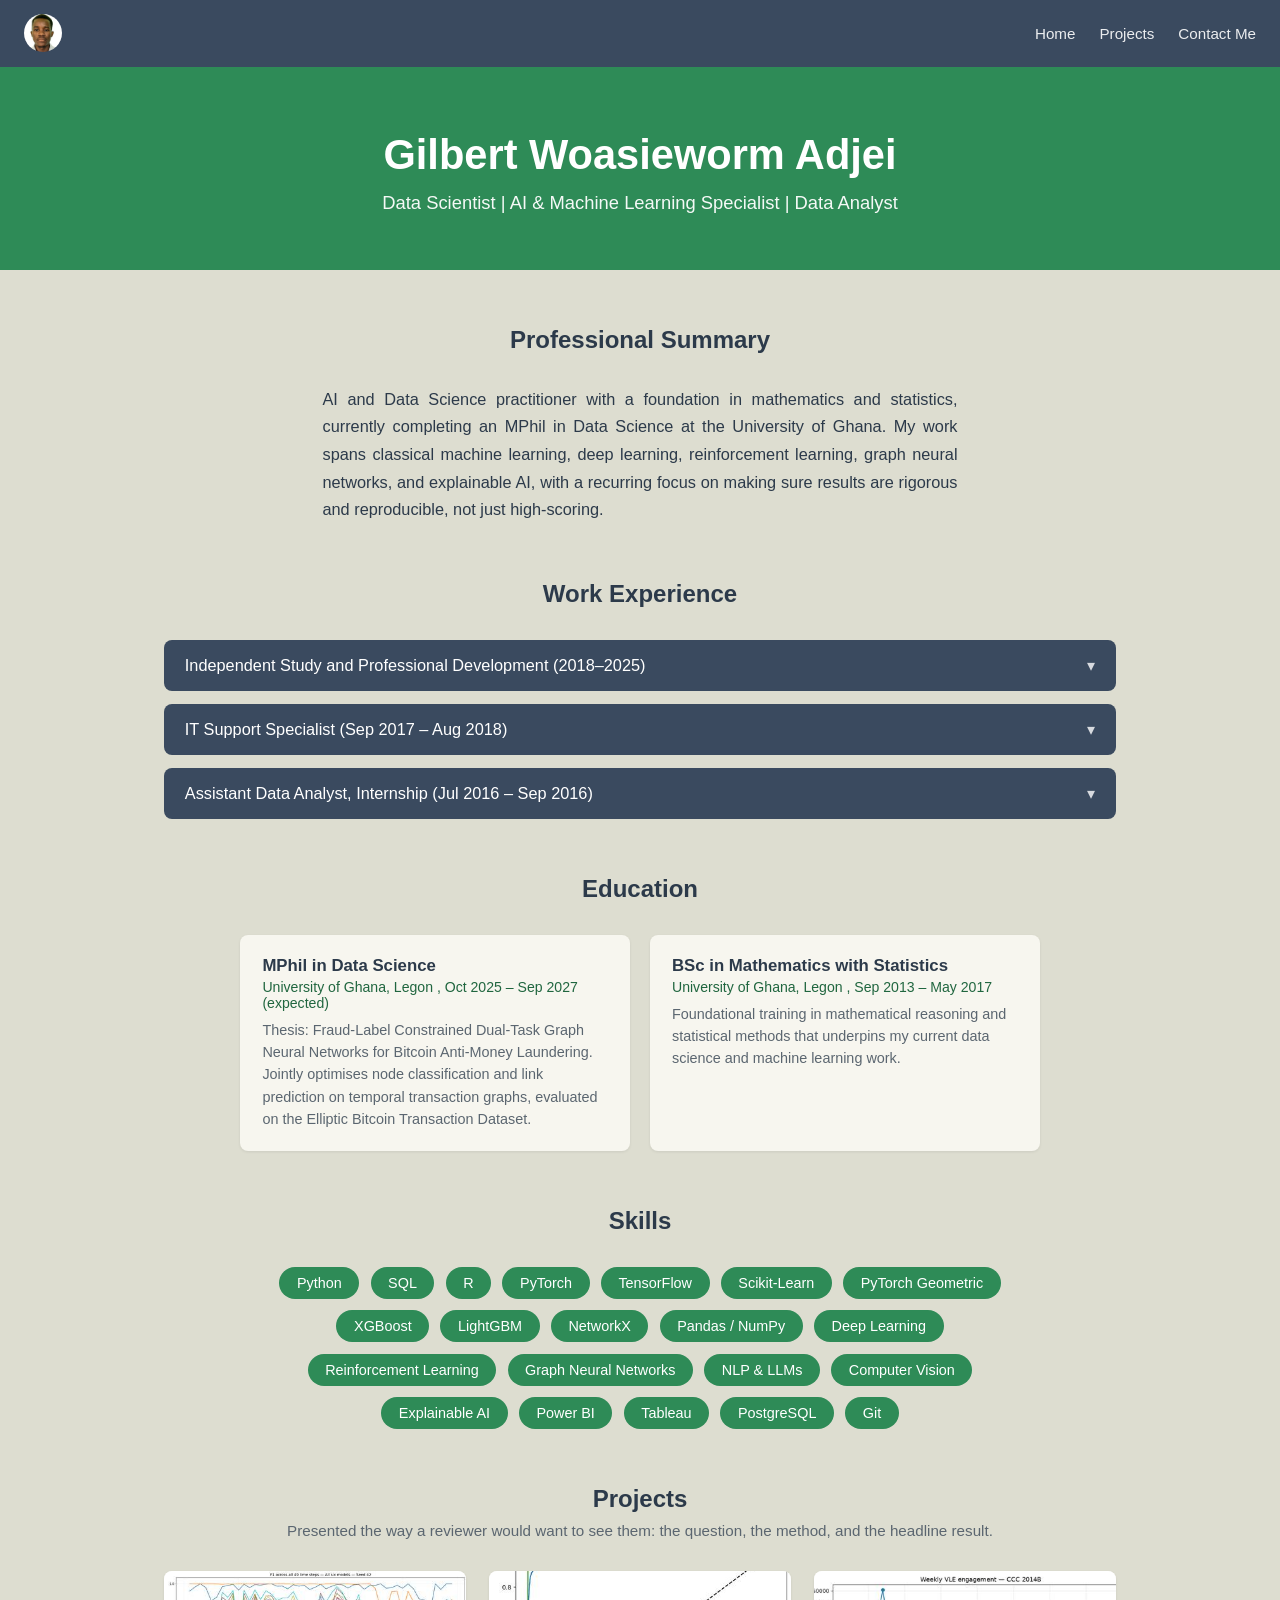
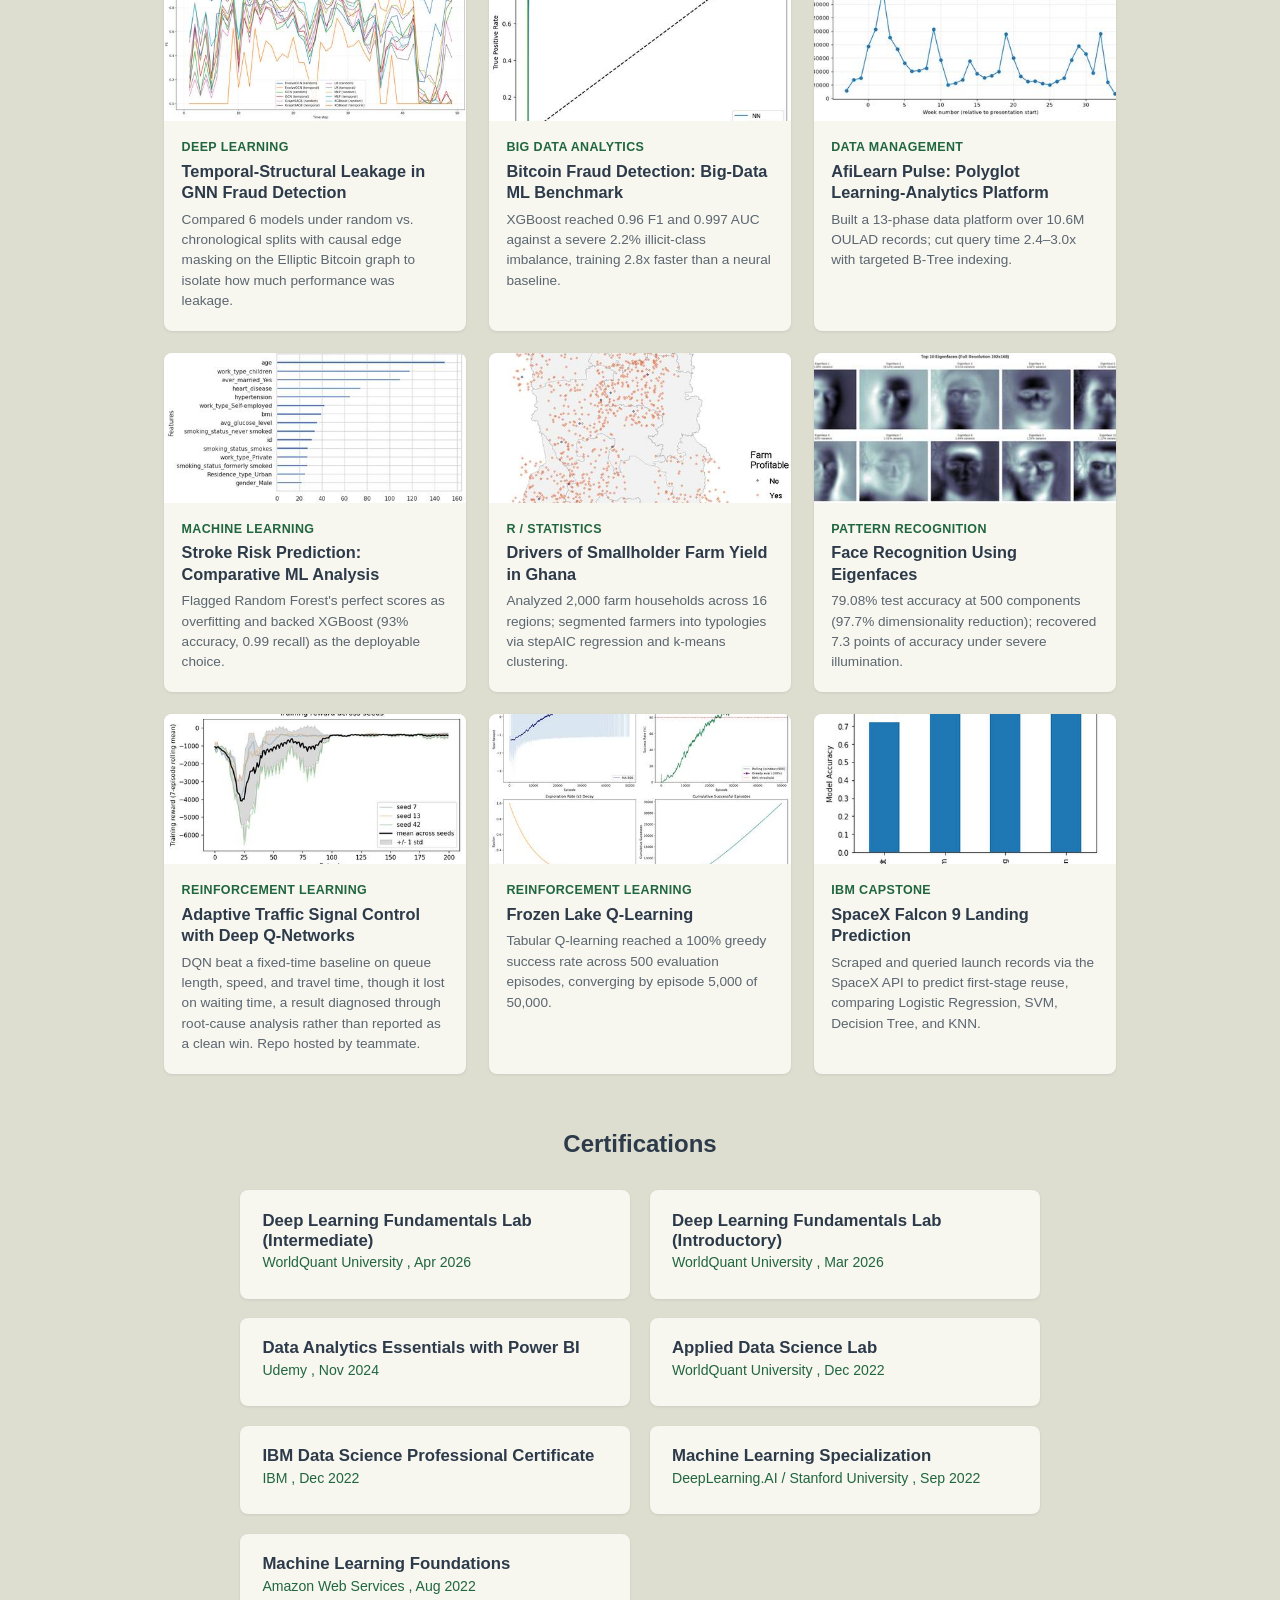
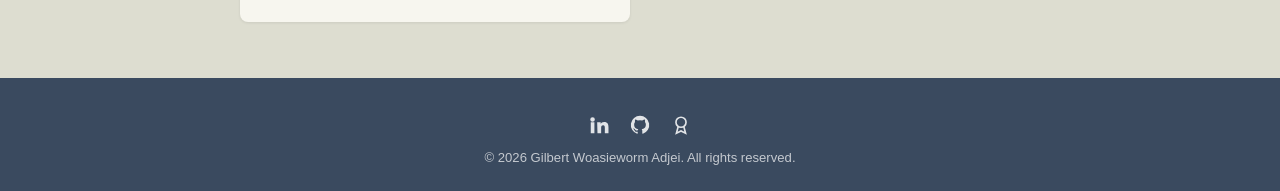
==== commit 8e96bf10: "Add reviewer-framing line under Projects heading" ====
--- a/index.html
+++ b/index.html
@@ -92,7 +92,8 @@
 </section>
 
 <section id="projects" style="margin-top:3.5rem;">
-  <h2 class="section">Projects</h2>
+  <h2 class="section tight">Projects</h2>
+  <p class="section-sub">Presented the way a reviewer would want to see them: the question, the method, and the headline result.</p>
   <div class="projects">
 
     <a class="proj" href="https://github.com/Woasieworm/elliptic-fraud-leakage---A-Deep-Learning-Project" target="_blank" rel="noopener">
--- a/style.css
+++ b/style.css
@@ -1,19 +1,10 @@
   :root{
-    --bg:#DDDDD0; --card:#FFFFFF; --navy:#3A4A5F; --heading:#2C3A4A;
+    --bg:#DDDDD0; --card:#F7F6EF; --navy:#3A4A5F; --heading:#2C3A4A;
     --muted:#5B6670; --cyan:#2E8B57; --cyan-deep:#20663F; --line:#B9C6CB; --hero:#2E8B57;
     box-sizing:border-box;
     padding-top:env(safe-area-inset-top,0px); padding-bottom:env(safe-area-inset-bottom,0px);
   }
-  @media (prefers-color-scheme: dark){
-    :root:not([data-theme="light"]){
-      --bg:#DDDDD0; --card:#1B222B; --navy:#232B36; --heading:#E8EDF0;
-      --muted:#9AA7B0; --cyan:#3FAE73; --cyan-deep:#2E8B57; --line:#2B333D; --hero:#235C3D;
-    }
-  }
-  :root[data-theme="dark"]{
-    --bg:#DDDDD0; --card:#1B222B; --navy:#232B36; --heading:#E8EDF0;
-    --muted:#9AA7B0; --cyan:#3FAE73; --cyan-deep:#2E8B57; --line:#2B333D; --hero:#235C3D;
-  }
+
   *{box-sizing:inherit}
   html{scroll-padding-top:70px}
   body{margin:0; background:var(--bg); color:var(--heading);
@@ -34,6 +25,8 @@
   .hero p{font-size:1.15rem; margin:0; opacity:0.95;}
   .wrap{max-width:1000px; margin:0 auto; padding:3.5rem 1.5rem;}
   h2.section{text-align:center; color:var(--heading); font-size:1.5rem; margin:0 0 2rem;}
+  h2.section.tight{margin-bottom:0.6rem;}
+  .section-sub{text-align:center; color:var(--muted); font-size:0.95rem; margin:0 0 2rem;}
   .summary{max-width:70ch; margin:0 auto; text-align:justify; color:var(--heading); font-size:1.02rem; line-height:1.7;}
   details.exp{background:var(--navy); color:#fff; border-radius:8px; margin-bottom:0.8rem; overflow:hidden;}
   details.exp summary{list-style:none; cursor:pointer; padding:1rem 1.3rem; display:flex; justify-content:space-between; align-items:center; font-size:1.02rem;}
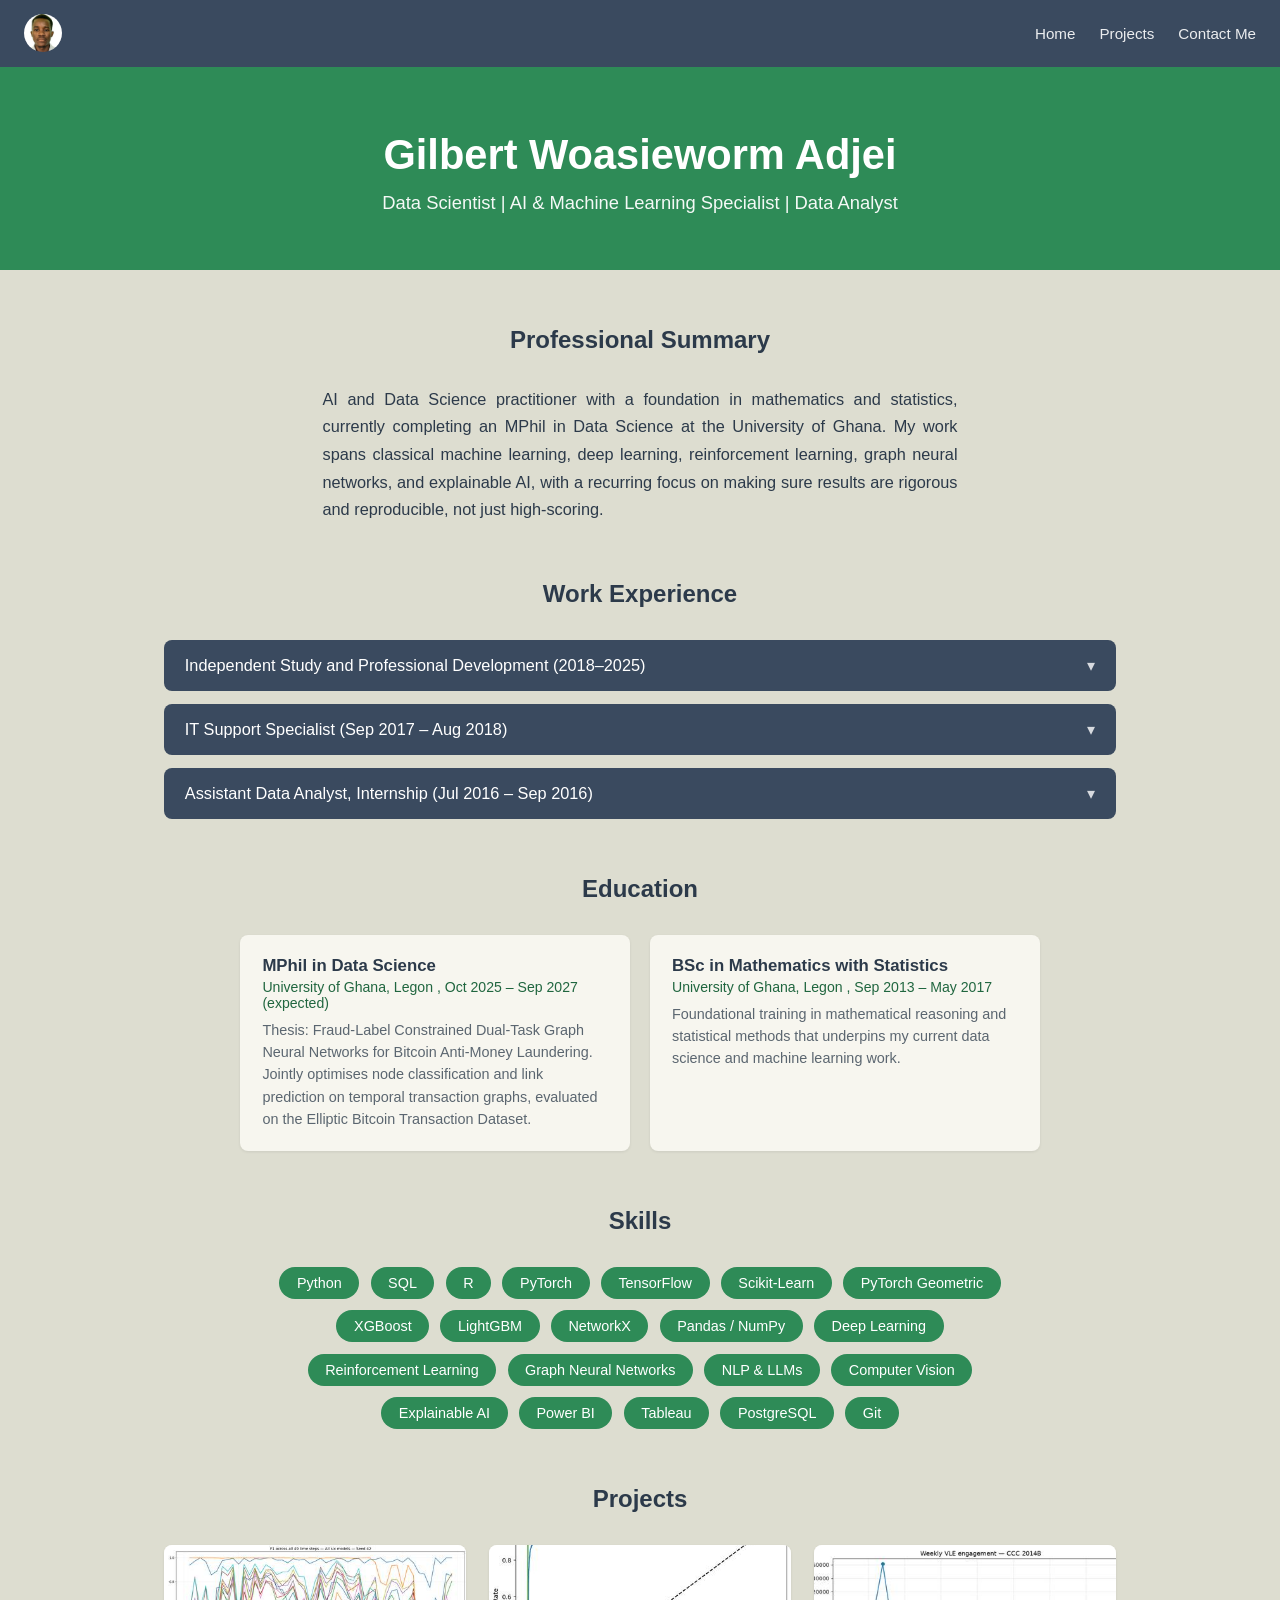
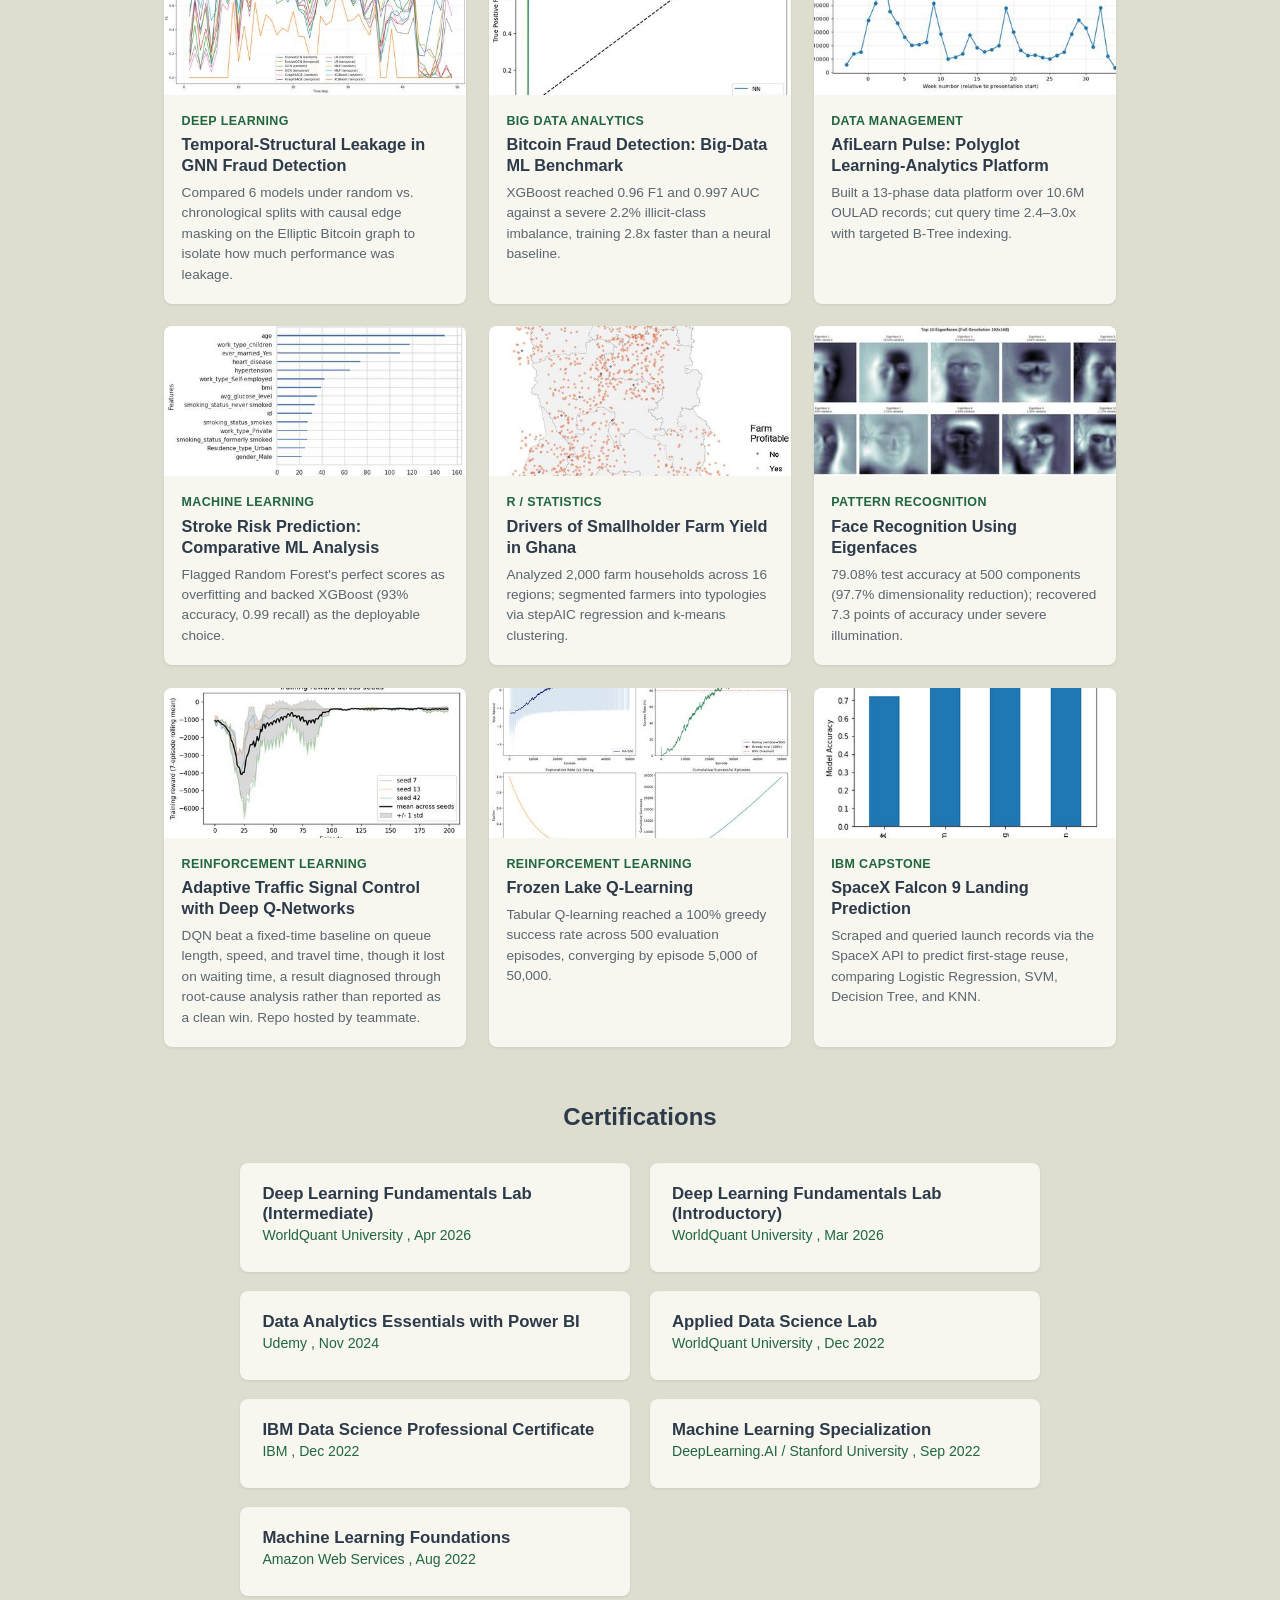
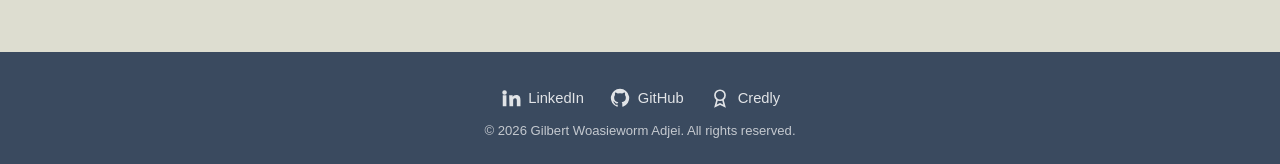
==== commit 4aa3eeca: "Revert Projects line, add text labels to footer icons" ====
--- a/index.html
+++ b/index.html
@@ -92,8 +92,7 @@
 </section>
 
 <section id="projects" style="margin-top:3.5rem;">
-  <h2 class="section tight">Projects</h2>
-  <p class="section-sub">Presented the way a reviewer would want to see them: the question, the method, and the headline result.</p>
+  <h2 class="section">Projects</h2>
   <div class="projects">
 
     <a class="proj" href="https://github.com/Woasieworm/elliptic-fraud-leakage---A-Deep-Learning-Project" target="_blank" rel="noopener">
@@ -199,12 +198,15 @@
   <div class="foot-links">
     <a href="https://www.linkedin.com/in/gilbert-adjei-66a197a8/" target="_blank" rel="noopener" aria-label="LinkedIn">
       <svg width="22" height="22" viewBox="0 0 24 24" fill="currentColor"><path d="M4.98 3.5a2.5 2.5 0 11-.02 5 2.5 2.5 0 01.02-5zM3 9h4v12H3zm7 0h3.8v1.7h.05c.53-1 1.82-2 3.75-2 4 0 4.75 2.63 4.75 6.05V21h-4v-5.6c0-1.33-.02-3.04-1.86-3.04-1.86 0-2.14 1.45-2.14 2.95V21h-4z"/></svg>
+      <span>LinkedIn</span>
     </a>
     <a href="https://github.com/Woasieworm" target="_blank" rel="noopener" aria-label="GitHub">
       <svg width="22" height="22" viewBox="0 0 24 24" fill="currentColor"><path d="M12 2a10 10 0 00-3.16 19.49c.5.09.68-.22.68-.48v-1.7c-2.78.6-3.37-1.34-3.37-1.34-.46-1.16-1.11-1.47-1.11-1.47-.91-.62.07-.6.07-.6 1 .07 1.53 1.03 1.53 1.03.89 1.52 2.34 1.08 2.91.83.09-.65.35-1.08.63-1.33-2.22-.25-4.56-1.11-4.56-4.95 0-1.09.39-1.98 1.03-2.68-.1-.26-.45-1.28.1-2.67 0 0 .84-.27 2.75 1.02a9.6 9.6 0 015 0c1.9-1.29 2.75-1.02 2.75-1.02.55 1.39.2 2.41.1 2.67.64.7 1.03 1.59 1.03 2.68 0 3.85-2.34 4.7-4.57 4.95.36.31.68.92.68 1.85v2.74c0 .27.18.58.69.48A10 10 0 0012 2z"/></svg>
+      <span>GitHub</span>
     </a>
     <a href="https://www.credly.com/users/gilbert-woasieworm-adjei/badges/credly" target="_blank" rel="noopener" aria-label="Credly">
       <svg width="22" height="22" viewBox="0 0 24 24" fill="none" stroke="currentColor" stroke-width="1.8"><circle cx="12" cy="9" r="5.5"/><path d="M9 13.5L7 21l5-2.5L17 21l-2-7.5"/></svg>
+      <span>Credly</span>
     </a>
   </div>
   <p class="copy">&copy; 2026 Gilbert Woasieworm Adjei. All rights reserved.</p>
--- a/style.css
+++ b/style.css
@@ -25,8 +25,6 @@
   .hero p{font-size:1.15rem; margin:0; opacity:0.95;}
   .wrap{max-width:1000px; margin:0 auto; padding:3.5rem 1.5rem;}
   h2.section{text-align:center; color:var(--heading); font-size:1.5rem; margin:0 0 2rem;}
-  h2.section.tight{margin-bottom:0.6rem;}
-  .section-sub{text-align:center; color:var(--muted); font-size:0.95rem; margin:0 0 2rem;}
   .summary{max-width:70ch; margin:0 auto; text-align:justify; color:var(--heading); font-size:1.02rem; line-height:1.7;}
   details.exp{background:var(--navy); color:#fff; border-radius:8px; margin-bottom:0.8rem; overflow:hidden;}
   details.exp summary{list-style:none; cursor:pointer; padding:1rem 1.3rem; display:flex; justify-content:space-between; align-items:center; font-size:1.02rem;}
@@ -53,8 +51,8 @@
   .proj-body h3{margin:0 0 0.4rem; font-size:1.02rem; color:var(--heading); line-height:1.3;}
   .proj-body p{margin:0; font-size:0.85rem; color:var(--muted); line-height:1.5;}
   footer{background:var(--navy); color:#fff; text-align:center; padding:2.2rem 1.5rem 1.6rem;}
-  .foot-links{display:flex; justify-content:center; gap:1.2rem; margin-bottom:0.9rem;}
-  .foot-links a{color:#fff; opacity:0.85; display:inline-flex;}
+  .foot-links{display:flex; justify-content:center; gap:1.6rem; margin-bottom:0.9rem; flex-wrap:wrap;}
+  .foot-links a{color:#fff; opacity:0.85; display:inline-flex; align-items:center; gap:0.4rem; text-decoration:none; font-size:0.92rem;}
   .foot-links a:hover{opacity:1; color:var(--cyan);}
   footer .contact-line{font-size:0.9rem; opacity:0.85; margin:0 0 1rem;}
   footer .copy{font-size:0.82rem; opacity:0.7; margin:0;}
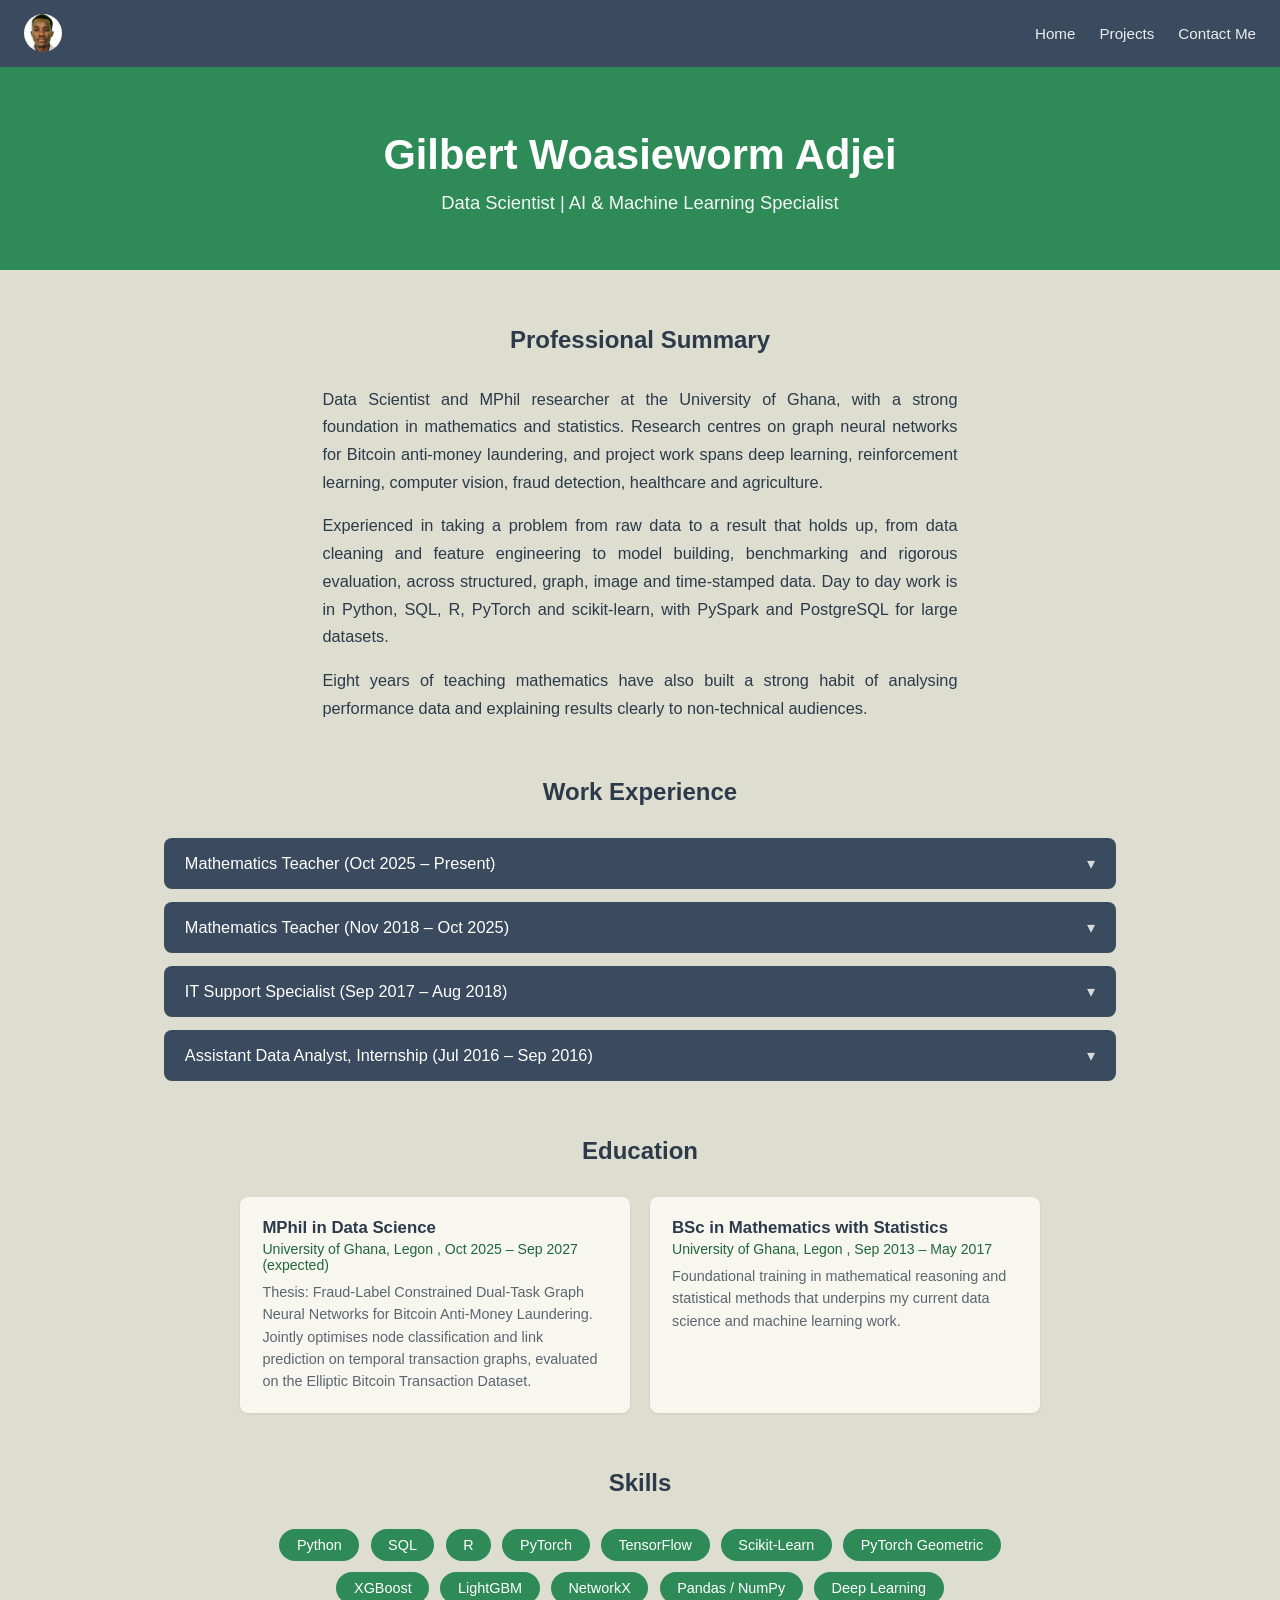
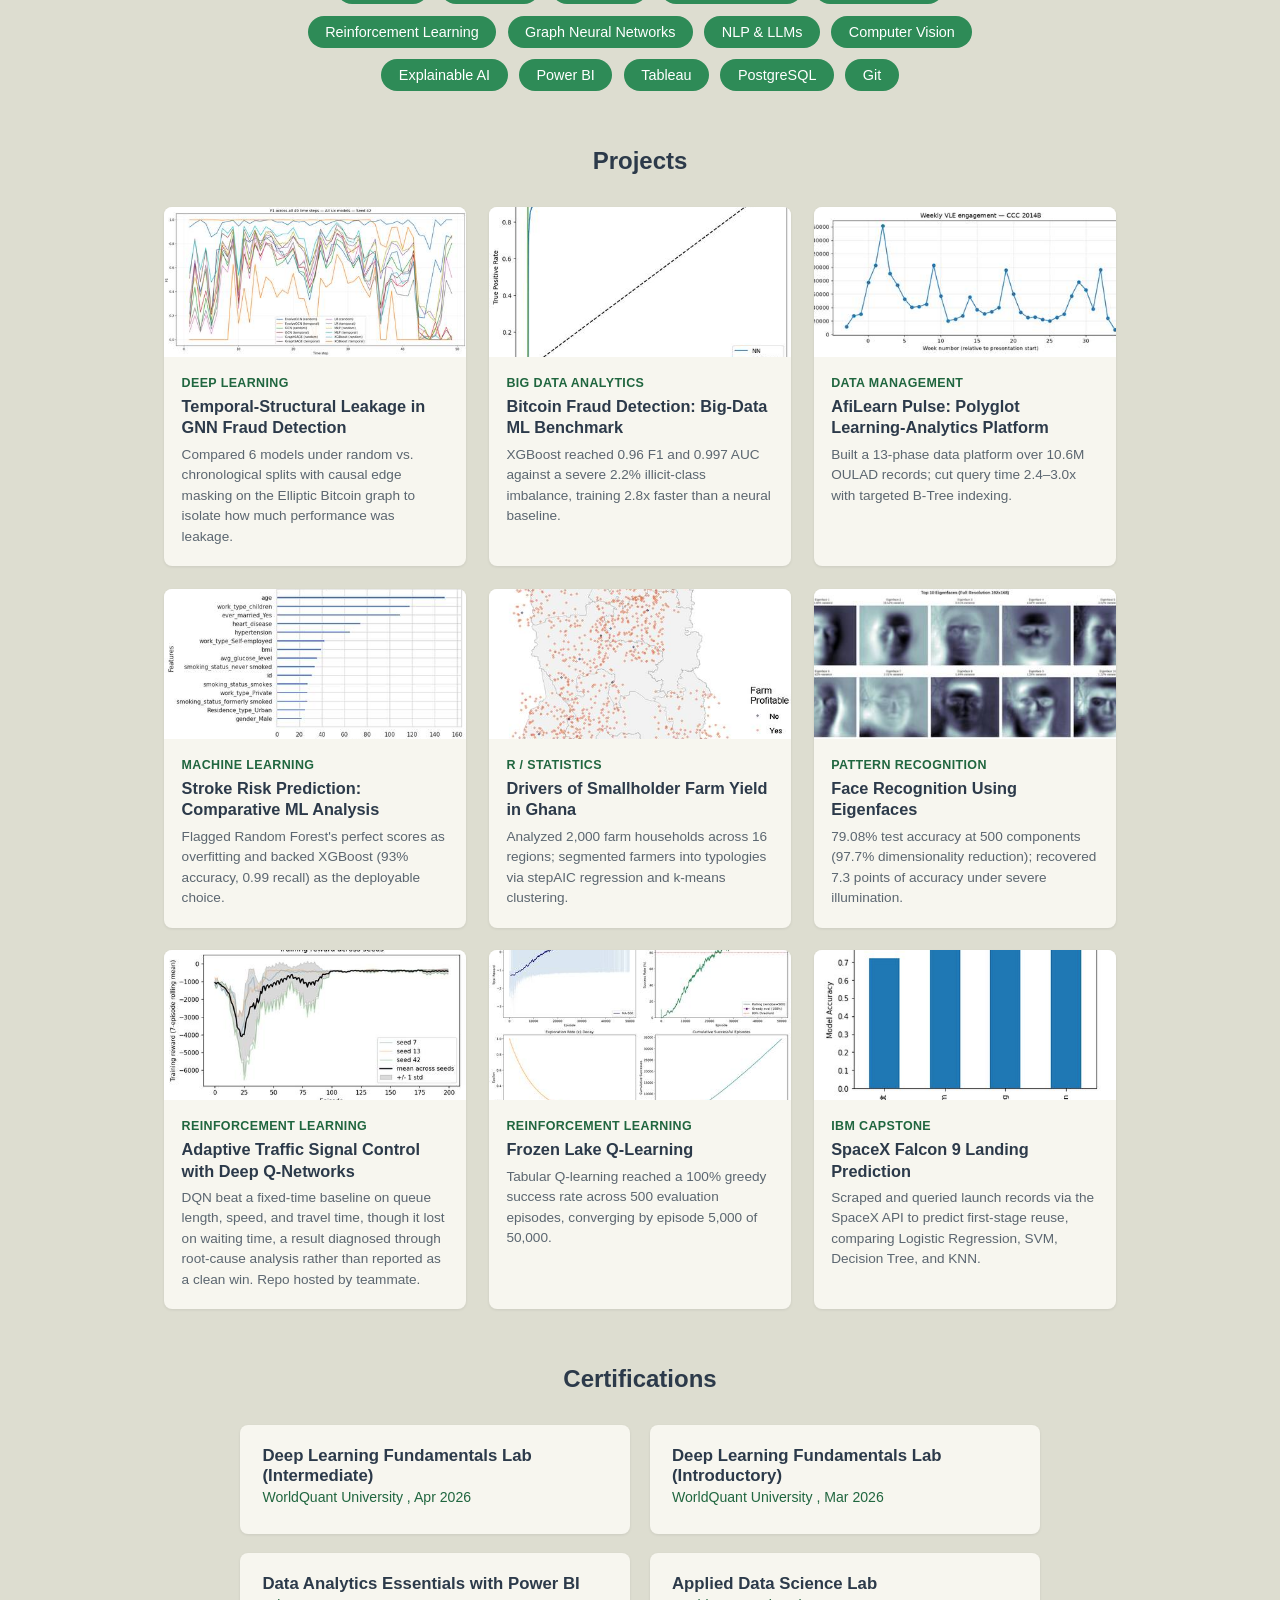
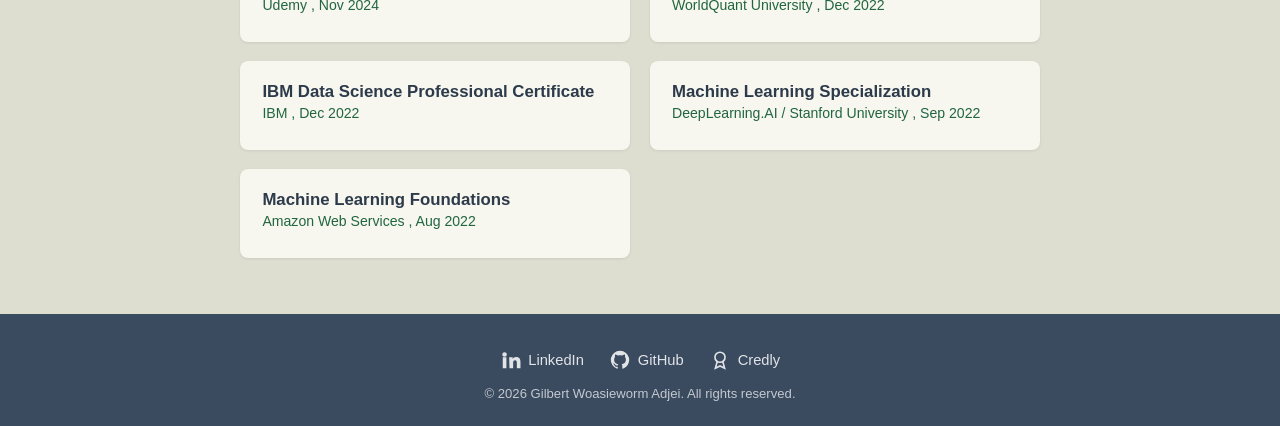
==== commit f3527142: "Update summary and work experience" ====
--- a/index.html
+++ b/index.html
@@ -21,25 +21,38 @@
 
 <div id="top" class="hero">
   <h1>Gilbert Woasieworm Adjei</h1>
-  <p>Data Scientist&nbsp;| AI &amp; Machine Learning Specialist&nbsp;| Data Analyst</p>
+  <p>Data Scientist&nbsp;| AI &amp; Machine Learning Specialist</p>
 </div>
 
 <div class="wrap">
 
 <section id="summary">
   <h2 class="section">Professional Summary</h2>
-  <p class="summary">AI and Data Science practitioner with a foundation in mathematics and statistics, currently completing an MPhil in Data Science at the University of Ghana. My work spans classical machine learning, deep learning, reinforcement learning, graph neural networks, and explainable AI, with a recurring focus on making sure results are rigorous and reproducible, not just high-scoring.</p>
+  <p class="summary">Data Scientist and MPhil researcher at the University of Ghana, with a strong foundation in mathematics and statistics. Research centres on graph neural networks for Bitcoin anti-money laundering, and project work spans deep learning, reinforcement learning, computer vision, fraud detection, healthcare and agriculture.</p>
+  <p class="summary">Experienced in taking a problem from raw data to a result that holds up, from data cleaning and feature engineering to model building, benchmarking and rigorous evaluation, across structured, graph, image and time-stamped data. Day to day work is in Python, SQL, R, PyTorch and scikit-learn, with PySpark and PostgreSQL for large datasets.</p>
+  <p class="summary">Eight years of teaching mathematics have also built a strong habit of analysing performance data and explaining results clearly to non-technical audiences.</p>
 </section>
 
 <section id="experience" style="margin-top:3.5rem;">
   <h2 class="section">Work Experience</h2>
 
   <details class="exp">
-    <summary><span>Independent Study and Professional Development (2018&ndash;2025)</span></summary>
-    <div class="exp-body">
-      <p><strong>Career development period</strong></p>
-      <p>Deepened my technical foundation through structured self-study and professional certifications in data science, machine learning, and deep learning with IBM, DeepLearning.AI, Stanford University, AWS, and WorldQuant University.</p>
-      <p>Worked through Python, SQL, statistical modelling, and core ML frameworks via hands-on projects and applied coursework, which led directly to admission onto the University of Ghana MPhil Data Science programme in 2025.</p>
+    <summary><span>Mathematics Teacher (Oct 2025 &ndash; Present)</span></summary>
+    <div class="exp-body">
+      <p><strong>O&rsquo;Reilly Senior High School, Accra, Ghana</strong></p>
+      <p>Teaching Core and Additional Mathematics to senior high school students, with lessons built around the Ghana Ministry of Education curriculum.</p>
+      <p>Building data-driven instructional materials and performance dashboards that track each student&rsquo;s progress, so that support reaches the students and topics that need it most.</p>
+      <p>Designing assessments and preparing monthly performance reports that give school management and parents a clear view of how students are doing.</p>
+    </div>
+  </details>
+
+  <details class="exp">
+    <summary><span>Mathematics Teacher (Nov 2018 &ndash; Oct 2025)</span></summary>
+    <div class="exp-body">
+      <p><strong>Abor Senior High School, Abor, Ghana</strong></p>
+      <p>Taught the senior high school mathematics curriculum to more than 150 students a year, across several year groups.</p>
+      <p>Analysed student performance data to identify learning gaps and guide changes in teaching, and maintained performance-tracking systems that produced monthly reports for school management and parents.</p>
+      <p>Adapted instruction for students of different ability levels, which built the habit of explaining the same idea in several different ways.</p>
     </div>
   </details>
 
@@ -48,7 +61,7 @@
     <div class="exp-body">
       <p><strong>Akuafo Hall ICT, University of Ghana, Legon</strong></p>
       <p>Managed and cleaned student and administrative datasets used to inform hall management decisions, improving the accuracy and reliability of records.</p>
-      <p>Kept ICT systems running for over 1,000 users and ran training sessions on data tools and Microsoft Office that noticeably lifted digital confidence among staff and students.</p>
+      <p>Maintained ICT systems supporting more than 1,000 users and helped ensure reliable access to administrative and student services.</p>
     </div>
   </details>
 
--- a/style.css
+++ b/style.css
@@ -25,14 +25,15 @@
   .hero p{font-size:1.15rem; margin:0; opacity:0.95;}
   .wrap{max-width:1000px; margin:0 auto; padding:3.5rem 1.5rem;}
   h2.section{text-align:center; color:var(--heading); font-size:1.5rem; margin:0 0 2rem;}
-  .summary{max-width:70ch; margin:0 auto; text-align:justify; color:var(--heading); font-size:1.02rem; line-height:1.7;}
-  details.exp{background:var(--navy); color:#fff; border-radius:8px; margin-bottom:0.8rem; overflow:hidden;}
-  details.exp summary{list-style:none; cursor:pointer; padding:1rem 1.3rem; display:flex; justify-content:space-between; align-items:center; font-size:1.02rem;}
+  .summary{max-width:70ch; margin:0 auto 1rem; text-align:justify; color:var(--heading); font-size:1.02rem; line-height:1.7;}
+  details.exp{border-radius:8px; margin-bottom:0.8rem; overflow:hidden;}
+  details.exp summary{list-style:none; cursor:pointer; padding:1rem 1.3rem; display:flex; justify-content:space-between; align-items:center; font-size:1.02rem; background:var(--navy); color:#fff;}
   details.exp summary::-webkit-details-marker{display:none}
   details.exp summary::after{content:"\25BE"; transition:transform 0.2s; opacity:0.8;}
   details.exp[open] summary::after{transform:rotate(180deg);}
-  details.exp .exp-body{padding:0 1.3rem 1.2rem; font-size:0.95rem; opacity:0.95; line-height:1.6;}
+  details.exp .exp-body{padding:1.1rem 1.3rem 1.2rem; font-size:0.95rem; line-height:1.6; background:var(--card); color:var(--heading);}
   details.exp .exp-body p{margin:0.4rem 0;}
+  details.exp .exp-body strong{color:var(--cyan-deep);}
   .cards{display:grid; grid-template-columns:repeat(2,1fr); gap:1.2rem; max-width:800px; margin:0 auto;}
   .card{background:var(--card); border-radius:8px; padding:1.3rem 1.4rem; box-shadow:0 1px 3px rgba(0,0,0,0.08);}
   a.card:hover{box-shadow:0 4px 14px rgba(0,0,0,0.14);}
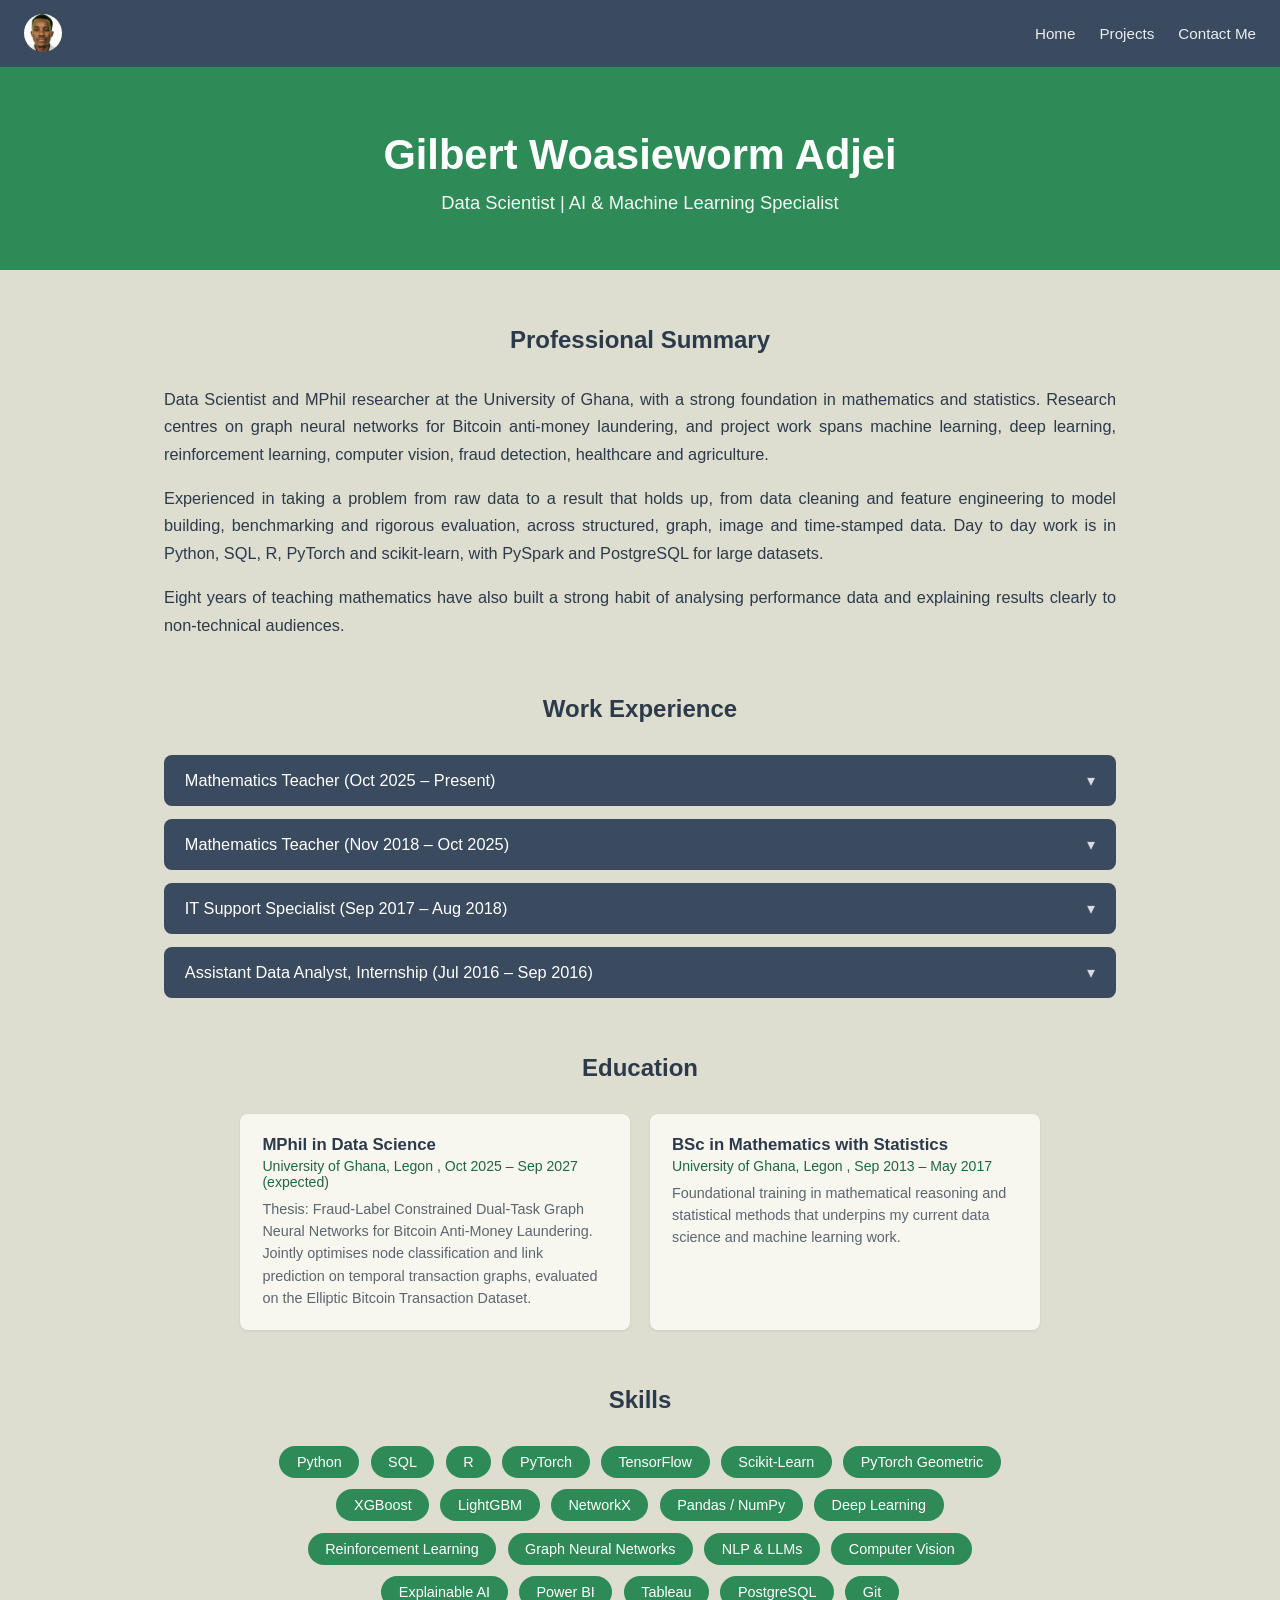
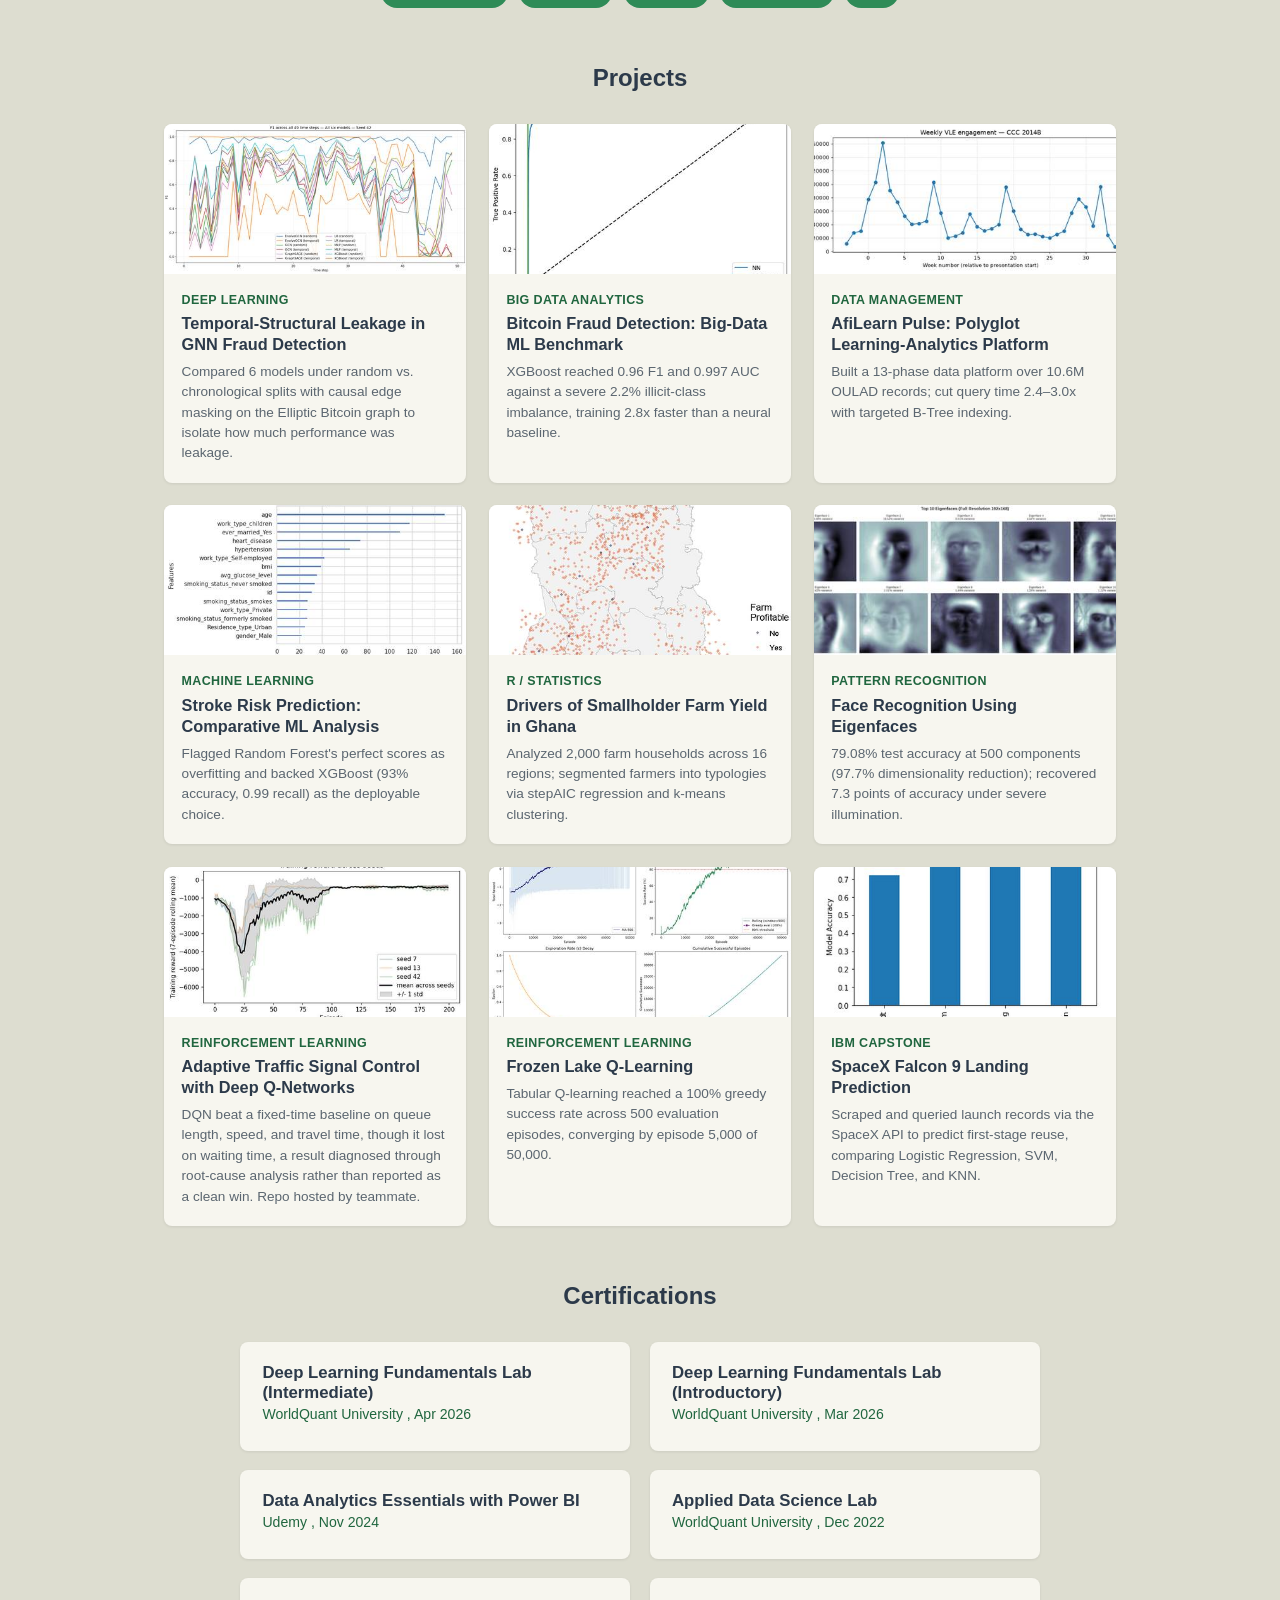
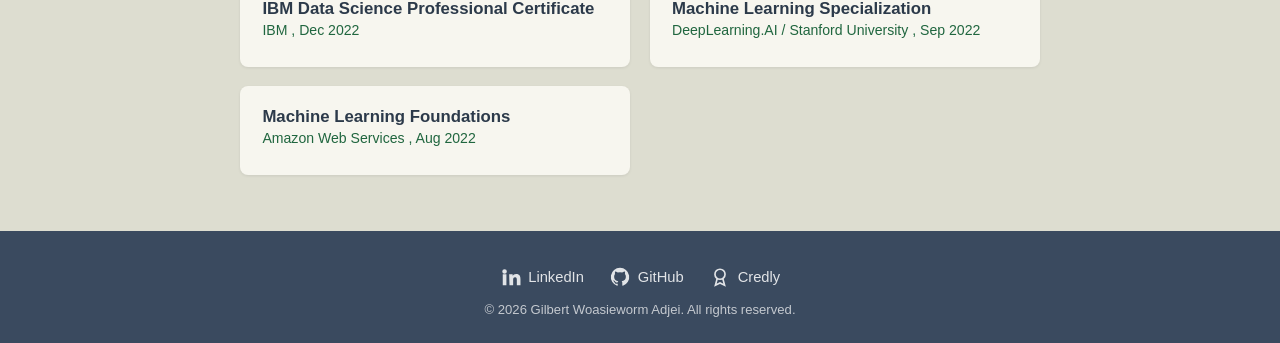
==== commit 9651e7f1: "Widen summary and add machine learning" ====
--- a/index.html
+++ b/index.html
@@ -28,7 +28,7 @@
 
 <section id="summary">
   <h2 class="section">Professional Summary</h2>
-  <p class="summary">Data Scientist and MPhil researcher at the University of Ghana, with a strong foundation in mathematics and statistics. Research centres on graph neural networks for Bitcoin anti-money laundering, and project work spans deep learning, reinforcement learning, computer vision, fraud detection, healthcare and agriculture.</p>
+  <p class="summary">Data Scientist and MPhil researcher at the University of Ghana, with a strong foundation in mathematics and statistics. Research centres on graph neural networks for Bitcoin anti-money laundering, and project work spans machine learning, deep learning, reinforcement learning, computer vision, fraud detection, healthcare and agriculture.</p>
   <p class="summary">Experienced in taking a problem from raw data to a result that holds up, from data cleaning and feature engineering to model building, benchmarking and rigorous evaluation, across structured, graph, image and time-stamped data. Day to day work is in Python, SQL, R, PyTorch and scikit-learn, with PySpark and PostgreSQL for large datasets.</p>
   <p class="summary">Eight years of teaching mathematics have also built a strong habit of analysing performance data and explaining results clearly to non-technical audiences.</p>
 </section>
--- a/style.css
+++ b/style.css
@@ -25,7 +25,7 @@
   .hero p{font-size:1.15rem; margin:0; opacity:0.95;}
   .wrap{max-width:1000px; margin:0 auto; padding:3.5rem 1.5rem;}
   h2.section{text-align:center; color:var(--heading); font-size:1.5rem; margin:0 0 2rem;}
-  .summary{max-width:70ch; margin:0 auto 1rem; text-align:justify; color:var(--heading); font-size:1.02rem; line-height:1.7;}
+  .summary{max-width:none; margin:0 0 1rem; text-align:justify; color:var(--heading); font-size:1.02rem; line-height:1.7;}
   details.exp{border-radius:8px; margin-bottom:0.8rem; overflow:hidden;}
   details.exp summary{list-style:none; cursor:pointer; padding:1rem 1.3rem; display:flex; justify-content:space-between; align-items:center; font-size:1.02rem; background:var(--navy); color:#fff;}
   details.exp summary::-webkit-details-marker{display:none}
